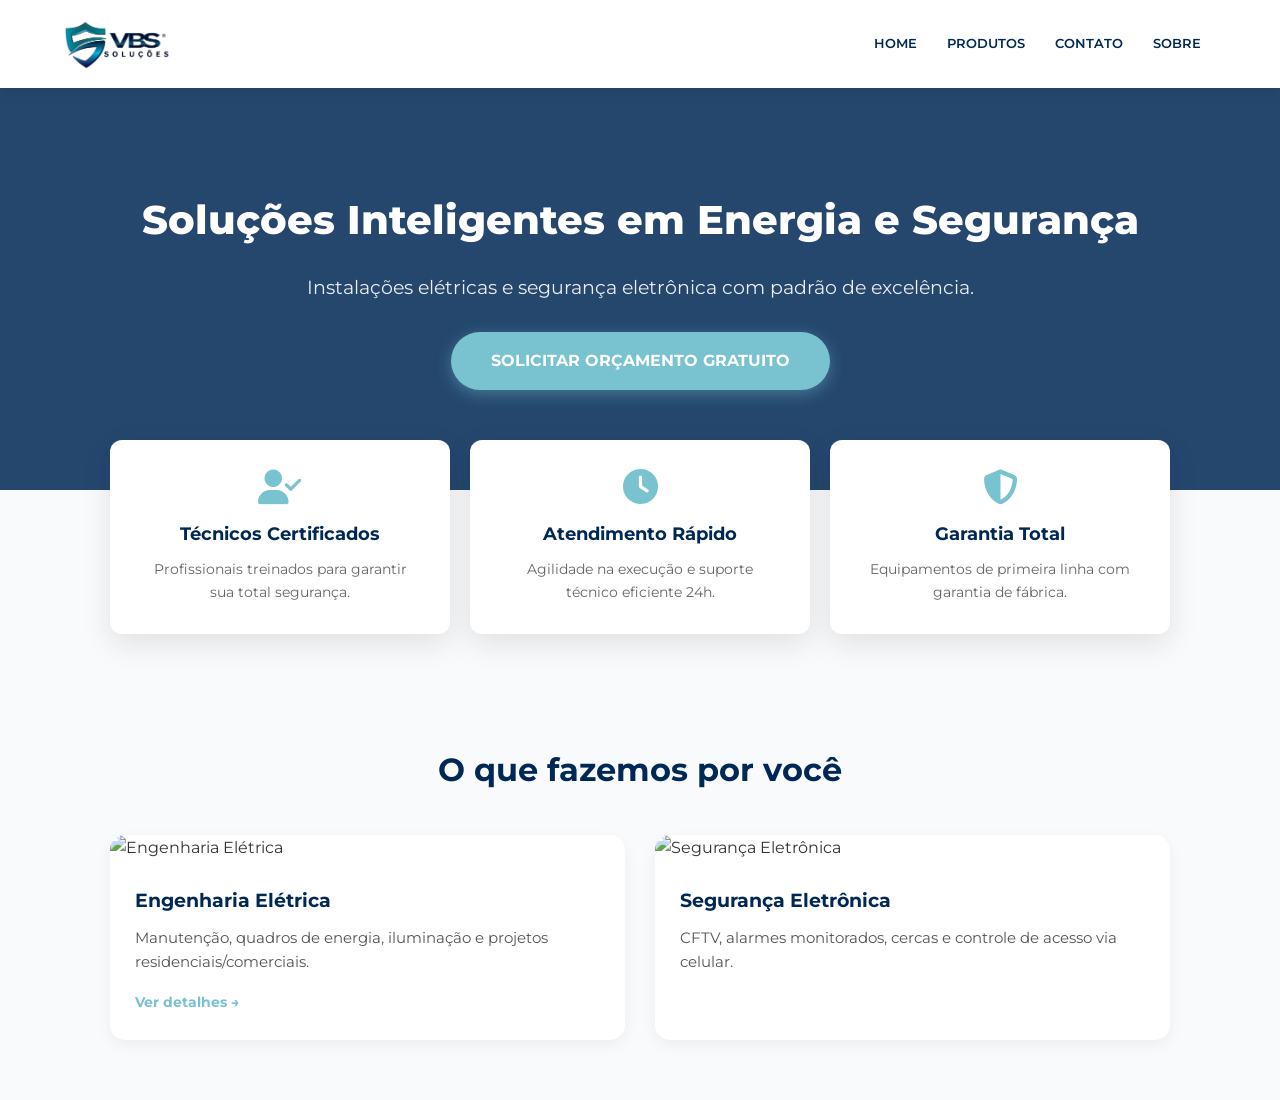
==== index.html @ 0a087caa "Revise text in hero and feature sections Updated text content for clarity and consistency in the her" ====
<!DOCTYPE html>
<html lang="pt-BR">
<head>
    <meta charset="UTF-8">
    <meta name="viewport" content="width=device-width, initial-scale=1.0">
    <title>VBS Soluções | Elétrica e Segurança Eletrônica</title>
    
    <link href="https://fonts.googleapis.com/css2?family=Montserrat:wght@400;600;800&display=swap" rel="stylesheet">
    <link rel="stylesheet" href="https://cdnjs.cloudflare.com/ajax/libs/font-awesome/6.4.0/css/all.min.css">

    <style>
        /* CSS EMBUTIDO PARA NÃO DAR ERRO DE CAMINHO */
        :root {
            --azul-escuro: #002855;
            --azul-medio: #004a80;
            --azul-claro: #79C2D0;
            --cinza-fundo: #f8fafc;
            --branco: #ffffff;
        }

        * { margin: 0; padding: 0; box-sizing: border-box; font-family: 'Montserrat', sans-serif; }
        body { background: var(--cinza-fundo); color: #333; line-height: 1.6; }

        /* Menu */
        header { 
            background: var(--branco); 
            display: flex; 
            justify-content: space-between; 
            align-items: center; 
            padding: 10px 5%; 
            box-shadow: 0 2px 15px rgba(0,0,0,0.1); 
            position: sticky; 
            top: 0; 
            z-index: 1000; 
        }
        .logo-menu img { height: 60px; width: auto; }
        nav { display: flex; }
        nav a { text-decoration: none; color: var(--azul-escuro); font-weight: 600; padding: 10px 15px; text-transform: uppercase; font-size: 13px; transition: 0.3s; }
        nav a:hover { color: var(--azul-claro); }

        /* Seção Hero (Banner) */
        .hero { 
            background: linear-gradient(rgba(0,40,85,0.85), rgba(0,40,85,0.85)), url('https://images.unsplash.com/photo-1558402529-d2638a7023e9?q=80&w=2000'); 
            background-size: cover; 
            background-position: center;
            color: var(--branco);
            padding: 100px 20px;
            text-align: center;
        }
        .hero h1 { font-size: 2.5rem; margin-bottom: 20px; font-weight: 800; }
        .hero p { font-size: 1.2rem; margin-bottom: 30px; opacity: 0.9; }

        /* Botão Principal */
        .btn-principal { 
            background: var(--azul-claro); 
            color: white; 
            padding: 16px 40px; 
            border-radius: 50px; 
            text-decoration: none; 
            font-weight: 700; 
            transition: 0.3s; 
            display: inline-block;
            box-shadow: 0 4px 15px rgba(121, 194, 208, 0.4);
        }
        .btn-principal:hover { background: var(--azul-medio); transform: translateY(-3px); }

        /* Diferenciais (Features) */
        .features { 
            display: flex; 
            justify-content: center; 
            gap: 20px; 
            margin: -50px auto 50px; 
            padding: 0 20px; 
            max-width: 1100px; 
            position: relative;
            z-index: 10;
        }
        .feature-item { 
            background: var(--branco); 
            padding: 30px; 
            border-radius: 12px; 
            box-shadow: 0 10px 30px rgba(0,0,0,0.1); 
            flex: 1; 
            text-align: center; 
        }
        .feature-item i { font-size: 35px; color: var(--azul-claro); margin-bottom: 15px; display: block; }
        .feature-item h3 { color: var(--azul-escuro); margin-bottom: 10px; font-size: 1.1rem; }
        .feature-item p { font-size: 0.9rem; color: #666; }

        /* Seção de Serviços */
        .servicos-section { padding: 60px 20px; max-width: 1100px; margin: 0 auto; text-align: center; }
        .servicos-section h2 { margin-bottom: 40px; color: var(--azul-escuro); font-size: 2rem; }
        
        .grid-servicos { 
            display: grid; 
            grid-template-columns: repeat(auto-fit, minmax(300px, 1fr)); 
            gap: 30px; 
        }
        .card-servico { 
            text-align: left; 
            background: white; 
            border-radius: 15px; 
            overflow: hidden; 
            box-shadow: 0 5px 15px rgba(0,0,0,0.05);
            transition: 0.3s;
        }
        .card-servico:hover { transform: translateY(-10px); }
        .card-servico img { width: 100%; height: 220px; object-fit: cover; }
        .card-content { padding: 25px; }
        .card-content h3 { color: var(--azul-escuro); margin-bottom: 10px; }
        .card-content p { font-size: 0.95rem; color: #555; margin-bottom: 15px; }
        .link-detalhes { color: var(--azul-claro); font-weight: bold; text-decoration: none; font-size: 0.9rem; }

        /* Footer */
        footer { background: var(--azul-escuro); color: white; padding: 50px 20px; text-align: center; margin-top: 50px; }
        .footer-info { margin-bottom: 20px; opacity: 0.8; font-size: 0.9rem; }

        /* Responsividade */
        @media (max-width: 768px) {
            .features { flex-direction: column; margin-top: 20px; }
            .hero h1 { font-size: 1.8rem; }
            header { flex-direction: column; padding: 20px; }
            nav { margin-top: 15px; flex-wrap: wrap; justify-content: center; }
        }
    </style>
</head>
<body>

    <header>
        <div class="logo-menu">
            <img src="img/logo.png" alt="VBS Soluções">
        </div>
        <nav>
            <a href="index.html">Home</a>
            <a href="produtos.html">Produtos</a>
            <a href="contato.html">Contato</a>
            <a href="sobre.html">Sobre</a>
        </nav>
    </header>

    <section class="hero">
        <h1>Soluções Inteligentes em Energia e Segurança</h1>
        <p>Instalações elétricas e segurança eletrônica com padrão de excelência.</p>
        <a href="contato.html" class="btn-principal">SOLICITAR ORÇAMENTO GRATUITO</a>
    </section>

    <div class="features">
        <div class="feature-item">
            <i class="fa-solid fa-user-check"></i>
            <h3>Técnicos Certificados</h3>
            <p>Profissionais treinados para garantir sua total segurança.</p>
        </div>
        <div class="feature-item">
            <i class="fa-solid fa-clock"></i>
            <h3>Atendimento Rápido</h3>
            <p>Agilidade na execução e suporte técnico eficiente 24h.</p>
        </div>
        <div class="feature-item">
            <i class="fa-solid fa-shield-halved"></i>
            <h3>Garantia Total</h3>
            <p>Equipamentos de primeira linha com garantia de fábrica.</p>
        </div>
    </div>

    <section class="servicos-section">
        <h2>O que fazemos por você</h2>
        <div class="grid-servicos">
            <div class="card-servico">
                <img src="https://images.unsplash.com/photo-1621905231291-007412f0cc13?q=80&w=800" alt="Engenharia Elétrica">
                <div class="card-content">
                    <h3>Engenharia Elétrica</h3>
                    <p>Manutenção, quadros de energia, iluminação e projetos residenciais/comerciais.</p>
                    <a href="produtos.html" class="link-detalhes">Ver detalhes →</a>
                </div>
            </div>

            <div class="card-servico">
                <img src="https://images.unsplash.com/photo-1557597774-9d2739f85a94?q=80&w=800" alt="Segurança Eletrônica">
                <div class="card-content">
                    <h3>Segurança Eletrônica</h3>
                    <p>CFTV, alarmes monitorados, cercas e controle de acesso via celular.</p>
                    <a
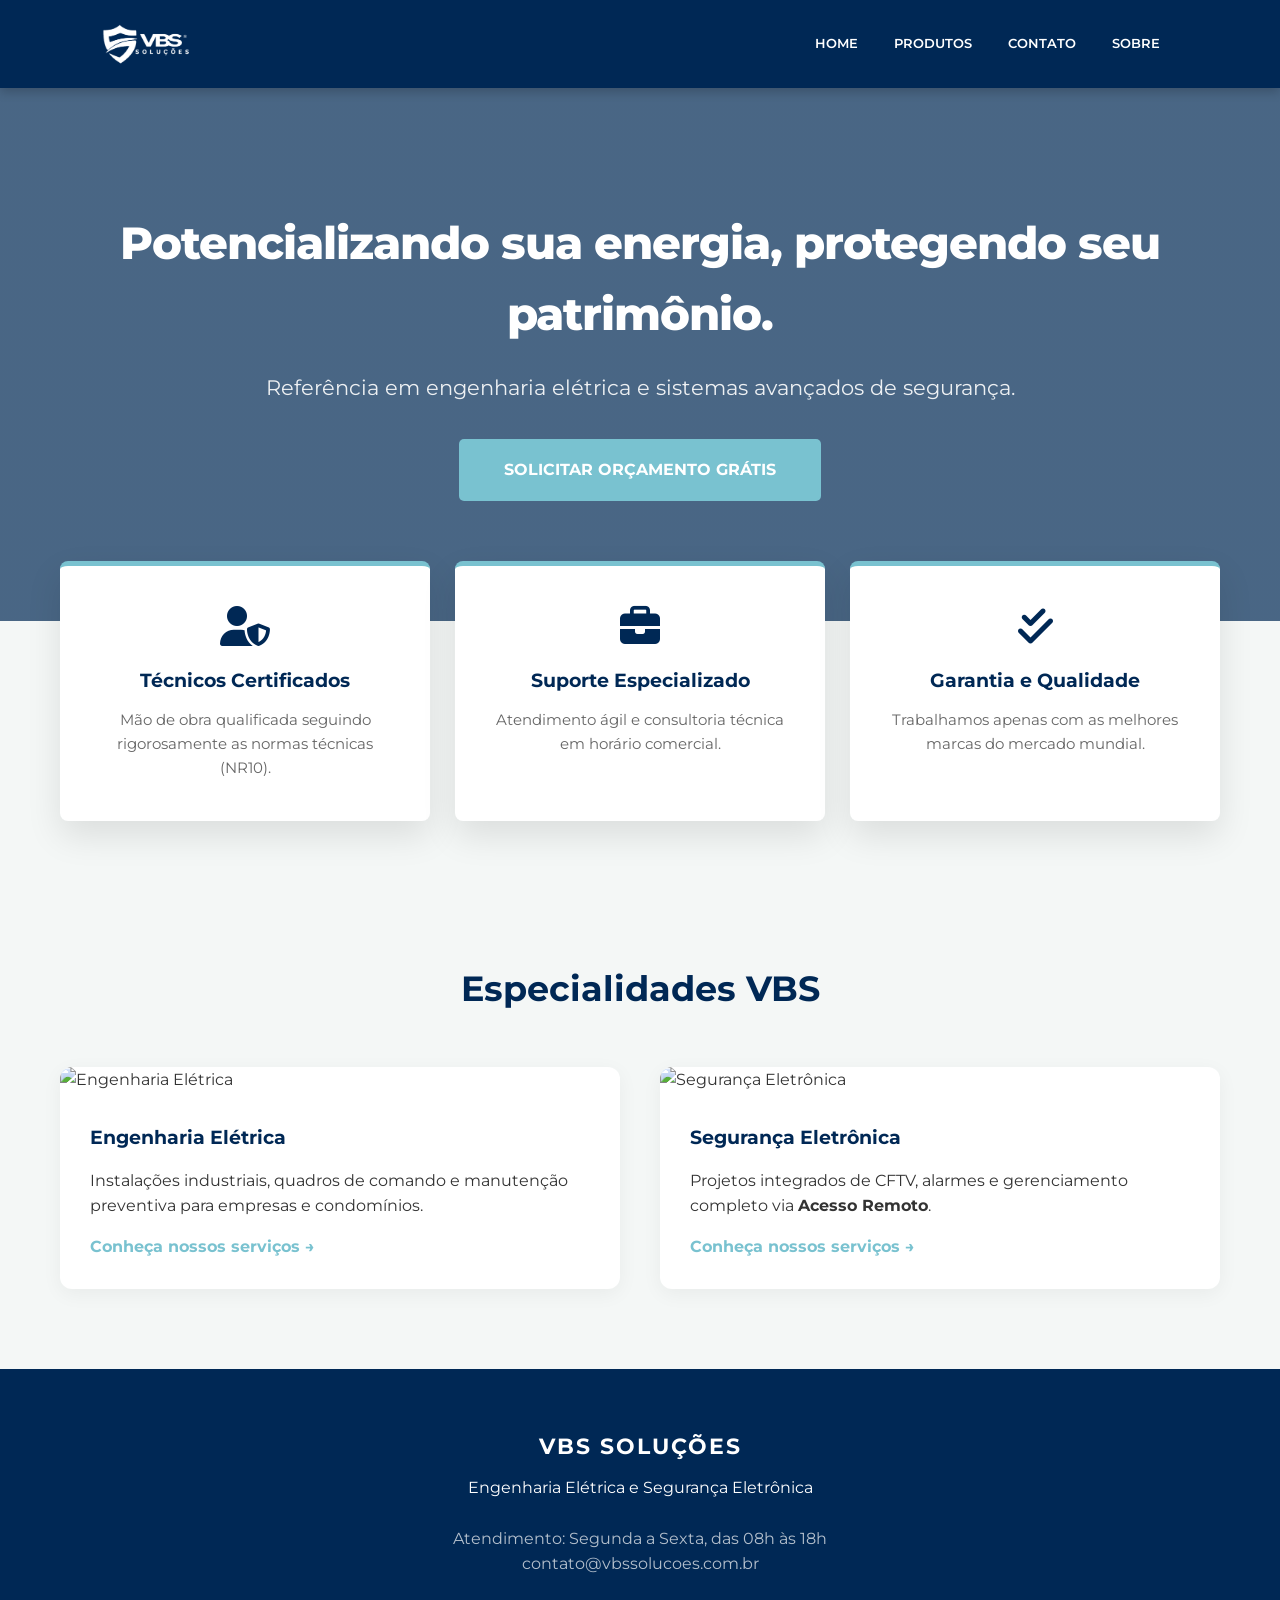
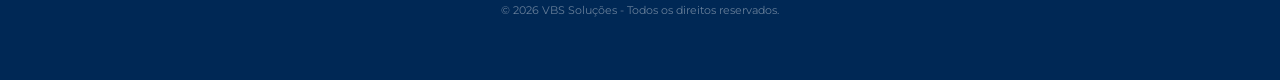
==== commit 3e8d7eae: "Update title and improve styling in index.html" ====
--- a/index.html
+++ b/index.html
@@ -3,124 +3,106 @@
 <head>
     <meta charset="UTF-8">
     <meta name="viewport" content="width=device-width, initial-scale=1.0">
-    <title>VBS Soluções | Elétrica e Segurança Eletrônica</title>
+    <title>VBS Soluções | Elétrica e Segurança</title>
     
     <link href="https://fonts.googleapis.com/css2?family=Montserrat:wght@400;600;800&display=swap" rel="stylesheet">
     <link rel="stylesheet" href="https://cdnjs.cloudflare.com/ajax/libs/font-awesome/6.4.0/css/all.min.css">
 
     <style>
-        /* CSS EMBUTIDO PARA NÃO DAR ERRO DE CAMINHO */
         :root {
-            --azul-escuro: #002855;
-            --azul-medio: #004a80;
+            --azul-brand: #002855;
             --azul-claro: #79C2D0;
-            --cinza-fundo: #f8fafc;
+            --cinza-fundo: #f4f7f6;
             --branco: #ffffff;
         }
 
         * { margin: 0; padding: 0; box-sizing: border-box; font-family: 'Montserrat', sans-serif; }
         body { background: var(--cinza-fundo); color: #333; line-height: 1.6; }
 
-        /* Menu */
+        /* --- MENU COM COR (AJUSTADO) --- */
         header { 
-            background: var(--branco); 
+            background: var(--azul-brand); /* Agora o menu tem a cor da marca */
             display: flex; 
             justify-content: space-between; 
             align-items: center; 
-            padding: 10px 5%; 
-            box-shadow: 0 2px 15px rgba(0,0,0,0.1); 
+            padding: 15px 8%; 
+            box-shadow: 0 4px 10px rgba(0,0,0,0.2); 
             position: sticky; 
             top: 0; 
             z-index: 1000; 
         }
-        .logo-menu img { height: 60px; width: auto; }
+        .logo-menu img { height: 50px; width: auto; filter: brightness(0) invert(1); } /* Logo branca para fundo escuro */
         nav { display: flex; }
-        nav a { text-decoration: none; color: var(--azul-escuro); font-weight: 600; padding: 10px 15px; text-transform: uppercase; font-size: 13px; transition: 0.3s; }
+        nav a { text-decoration: none; color: var(--branco); font-weight: 600; padding: 10px 18px; text-transform: uppercase; font-size: 13px; transition: 0.3s; }
         nav a:hover { color: var(--azul-claro); }
 
-        /* Seção Hero (Banner) */
+        /* --- HERO SECTION --- */
         .hero { 
-            background: linear-gradient(rgba(0,40,85,0.85), rgba(0,40,85,0.85)), url('https://images.unsplash.com/photo-1558402529-d2638a7023e9?q=80&w=2000'); 
+            background: linear-gradient(rgba(0,40,85,0.7), rgba(0,40,85,0.7)), url('https://images.unsplash.com/photo-1558402529-d2638a7023e9?q=80&w=2000'); 
             background-size: cover; 
             background-position: center;
             color: var(--branco);
-            padding: 100px 20px;
+            padding: 120px 20px;
             text-align: center;
         }
-        .hero h1 { font-size: 2.5rem; margin-bottom: 20px; font-weight: 800; }
-        .hero p { font-size: 1.2rem; margin-bottom: 30px; opacity: 0.9; }
+        /* NOVA FRASE DE IMPACTO */
+        .hero h1 { font-size: 2.8rem; margin-bottom: 20px; font-weight: 800; letter-spacing: -1px; }
+        .hero p { font-size: 1.3rem; margin-bottom: 35px; opacity: 0.9; font-weight: 400; }
 
-        /* Botão Principal */
         .btn-principal { 
             background: var(--azul-claro); 
             color: white; 
-            padding: 16px 40px; 
-            border-radius: 50px; 
+            padding: 18px 45px; 
+            border-radius: 5px; 
             text-decoration: none; 
             font-weight: 700; 
             transition: 0.3s; 
             display: inline-block;
-            box-shadow: 0 4px 15px rgba(121, 194, 208, 0.4);
+            text-transform: uppercase;
         }
-        .btn-principal:hover { background: var(--azul-medio); transform: translateY(-3px); }
+        .btn-principal:hover { background: #5eaebc; transform: translateY(-3px); }
 
-        /* Diferenciais (Features) */
+        /* --- DIFERENCIAIS --- */
         .features { 
             display: flex; 
             justify-content: center; 
-            gap: 20px; 
-            margin: -50px auto 50px; 
+            gap: 25px; 
+            margin: -60px auto 60px; 
             padding: 0 20px; 
-            max-width: 1100px; 
+            max-width: 1200px; 
             position: relative;
-            z-index: 10;
         }
         .feature-item { 
             background: var(--branco); 
-            padding: 30px; 
-            border-radius: 12px; 
-            box-shadow: 0 10px 30px rgba(0,0,0,0.1); 
+            padding: 40px 30px; 
+            border-radius: 8px; 
+            box-shadow: 0 15px 35px rgba(0,0,0,0.1); 
             flex: 1; 
             text-align: center; 
+            border-top: 5px solid var(--azul-claro);
         }
-        .feature-item i { font-size: 35px; color: var(--azul-claro); margin-bottom: 15px; display: block; }
-        .feature-item h3 { color: var(--azul-escuro); margin-bottom: 10px; font-size: 1.1rem; }
-        .feature-item p { font-size: 0.9rem; color: #666; }
+        .feature-item i { font-size: 40px; color: var(--azul-brand); margin-bottom: 20px; display: block; }
+        .feature-item h3 { color: var(--azul-brand); margin-bottom: 12px; }
+        .feature-item p { font-size: 0.95rem; color: #666; }
 
-        /* Seção de Serviços */
-        .servicos-section { padding: 60px 20px; max-width: 1100px; margin: 0 auto; text-align: center; }
-        .servicos-section h2 { margin-bottom: 40px; color: var(--azul-escuro); font-size: 2rem; }
+        /* --- SERVIÇOS --- */
+        .servicos-section { padding: 80px 20px; max-width: 1200px; margin: 0 auto; text-align: center; }
+        .servicos-section h2 { margin-bottom: 50px; color: var(--azul-brand); font-size: 2.2rem; }
         
-        .grid-servicos { 
-            display: grid; 
-            grid-template-columns: repeat(auto-fit, minmax(300px, 1fr)); 
-            gap: 30px; 
-        }
-        .card-servico { 
-            text-align: left; 
-            background: white; 
-            border-radius: 15px; 
-            overflow: hidden; 
-            box-shadow: 0 5px 15px rgba(0,0,0,0.05);
-            transition: 0.3s;
-        }
-        .card-servico:hover { transform: translateY(-10px); }
-        .card-servico img { width: 100%; height: 220px; object-fit: cover; }
-        .card-content { padding: 25px; }
-        .card-content h3 { color: var(--azul-escuro); margin-bottom: 10px; }
-        .card-content p { font-size: 0.95rem; color: #555; margin-bottom: 15px; }
-        .link-detalhes { color: var(--azul-claro); font-weight: bold; text-decoration: none; font-size: 0.9rem; }
+        .grid-servicos { display: grid; grid-template-columns: repeat(auto-fit, minmax(350px, 1fr)); gap: 40px; }
+        .card-servico { text-align: left; background: white; border-radius: 12px; overflow: hidden; box-shadow: 0 5px 20px rgba(0,0,0,0.05); }
+        .card-servico img { width: 100%; height: 250px; object-fit: cover; }
+        .card-content { padding: 30px; }
+        .card-content h3 { color: var(--azul-brand); margin-bottom: 15px; }
+        .link-detalhes { color: var(--azul-claro); font-weight: bold; text-decoration: none; display: inline-block; margin-top: 15px; }
 
-        /* Footer */
-        footer { background: var(--azul-escuro); color: white; padding: 50px 20px; text-align: center; margin-top: 50px; }
-        .footer-info { margin-bottom: 20px; opacity: 0.8; font-size: 0.9rem; }
+        footer { background: var(--azul-brand); color: white; padding: 60px 20px; text-align: center; }
 
-        /* Responsividade */
         @media (max-width: 768px) {
             .features { flex-direction: column; margin-top: 20px; }
-            .hero h1 { font-size: 1.8rem; }
+            .hero h1 { font-size: 2rem; }
             header { flex-direction: column; padding: 20px; }
-            nav { margin-top: 15px; flex-wrap: wrap; justify-content: center; }
+            nav { margin-top: 15px; }
         }
     </style>
 </head>
@@ -139,38 +121,38 @@
     </header>
 
     <section class="hero">
-        <h1>Soluções Inteligentes em Energia e Segurança</h1>
-        <p>Instalações elétricas e segurança eletrônica com padrão de excelência.</p>
-        <a href="contato.html" class="btn-principal">SOLICITAR ORÇAMENTO GRATUITO</a>
+        <h1>Potencializando sua energia, protegendo seu patrimônio.</h1>
+        <p>Referência em engenharia elétrica e sistemas avançados de segurança.</p>
+        <a href="contato.html" class="btn-principal">Solicitar Orçamento Grátis</a>
     </section>
 
     <div class="features">
         <div class="feature-item">
-            <i class="fa-solid fa-user-check"></i>
+            <i class="fa-solid fa-user-shield"></i>
             <h3>Técnicos Certificados</h3>
-            <p>Profissionais treinados para garantir sua total segurança.</p>
+            <p>Mão de obra qualificada seguindo rigorosamente as normas técnicas (NR10).</p>
         </div>
         <div class="feature-item">
-            <i class="fa-solid fa-clock"></i>
-            <h3>Atendimento Rápido</h3>
-            <p>Agilidade na execução e suporte técnico eficiente 24h.</p>
+            <i class="fa-solid fa-briefcase"></i>
+            <h3>Suporte Especializado</h3>
+            <p>Atendimento ágil e consultoria técnica em horário comercial.</p>
         </div>
         <div class="feature-item">
-            <i class="fa-solid fa-shield-halved"></i>
-            <h3>Garantia Total</h3>
-            <p>Equipamentos de primeira linha com garantia de fábrica.</p>
+            <i class="fa-solid fa-check-double"></i>
+            <h3>Garantia e Qualidade</h3>
+            <p>Trabalhamos apenas com as melhores marcas do mercado mundial.</p>
         </div>
     </div>
 
     <section class="servicos-section">
-        <h2>O que fazemos por você</h2>
+        <h2>Especialidades VBS</h2>
         <div class="grid-servicos">
             <div class="card-servico">
                 <img src="https://images.unsplash.com/photo-1621905231291-007412f0cc13?q=80&w=800" alt="Engenharia Elétrica">
                 <div class="card-content">
                     <h3>Engenharia Elétrica</h3>
-                    <p>Manutenção, quadros de energia, iluminação e projetos residenciais/comerciais.</p>
-                    <a href="produtos.html" class="link-detalhes">Ver detalhes →</a>
+                    <p>Instalações industriais, quadros de comando e manutenção preventiva para empresas e condomínios.</p>
+                    <a href="produtos.html" class="link-detalhes">Conheça nossos serviços →</a>
                 </div>
             </div>
 
@@ -178,5 +160,22 @@
                 <img src="https://images.unsplash.com/photo-1557597774-9d2739f85a94?q=80&w=800" alt="Segurança Eletrônica">
                 <div class="card-content">
                     <h3>Segurança Eletrônica</h3>
-                    <p>CFTV, alarmes monitorados, cercas e controle de acesso via celular.</p>
-                    <a
+                    <p>Projetos integrados de CFTV, alarmes e gerenciamento completo via <strong>Acesso Remoto</strong>.</p>
+                    <a href="produtos.html" class="link-detalhes">Conheça nossos serviços →</a>
+                </div>
+            </div>
+        </div>
+    </section>
+
+    <footer>
+        <p style="font-size: 1.4rem; margin-bottom: 10px; letter-spacing: 2px;"><strong>VBS SOLUÇÕES</strong></p>
+        <p>Engenharia Elétrica e Segurança Eletrônica</p>
+        <div style="margin: 25px 0; opacity: 0.7;">
+            <p>Atendimento: Segunda a Sexta, das 08h às 18h</p>
+            <p>contato@vbssolucoes.com.br</p>
+        </div>
+        <p style="opacity: 0.4; font-size: 0.7rem;">&copy; 2026 VBS Soluções - Todos os direitos reservados.</p>
+    </footer>
+
+</body>
+</html>
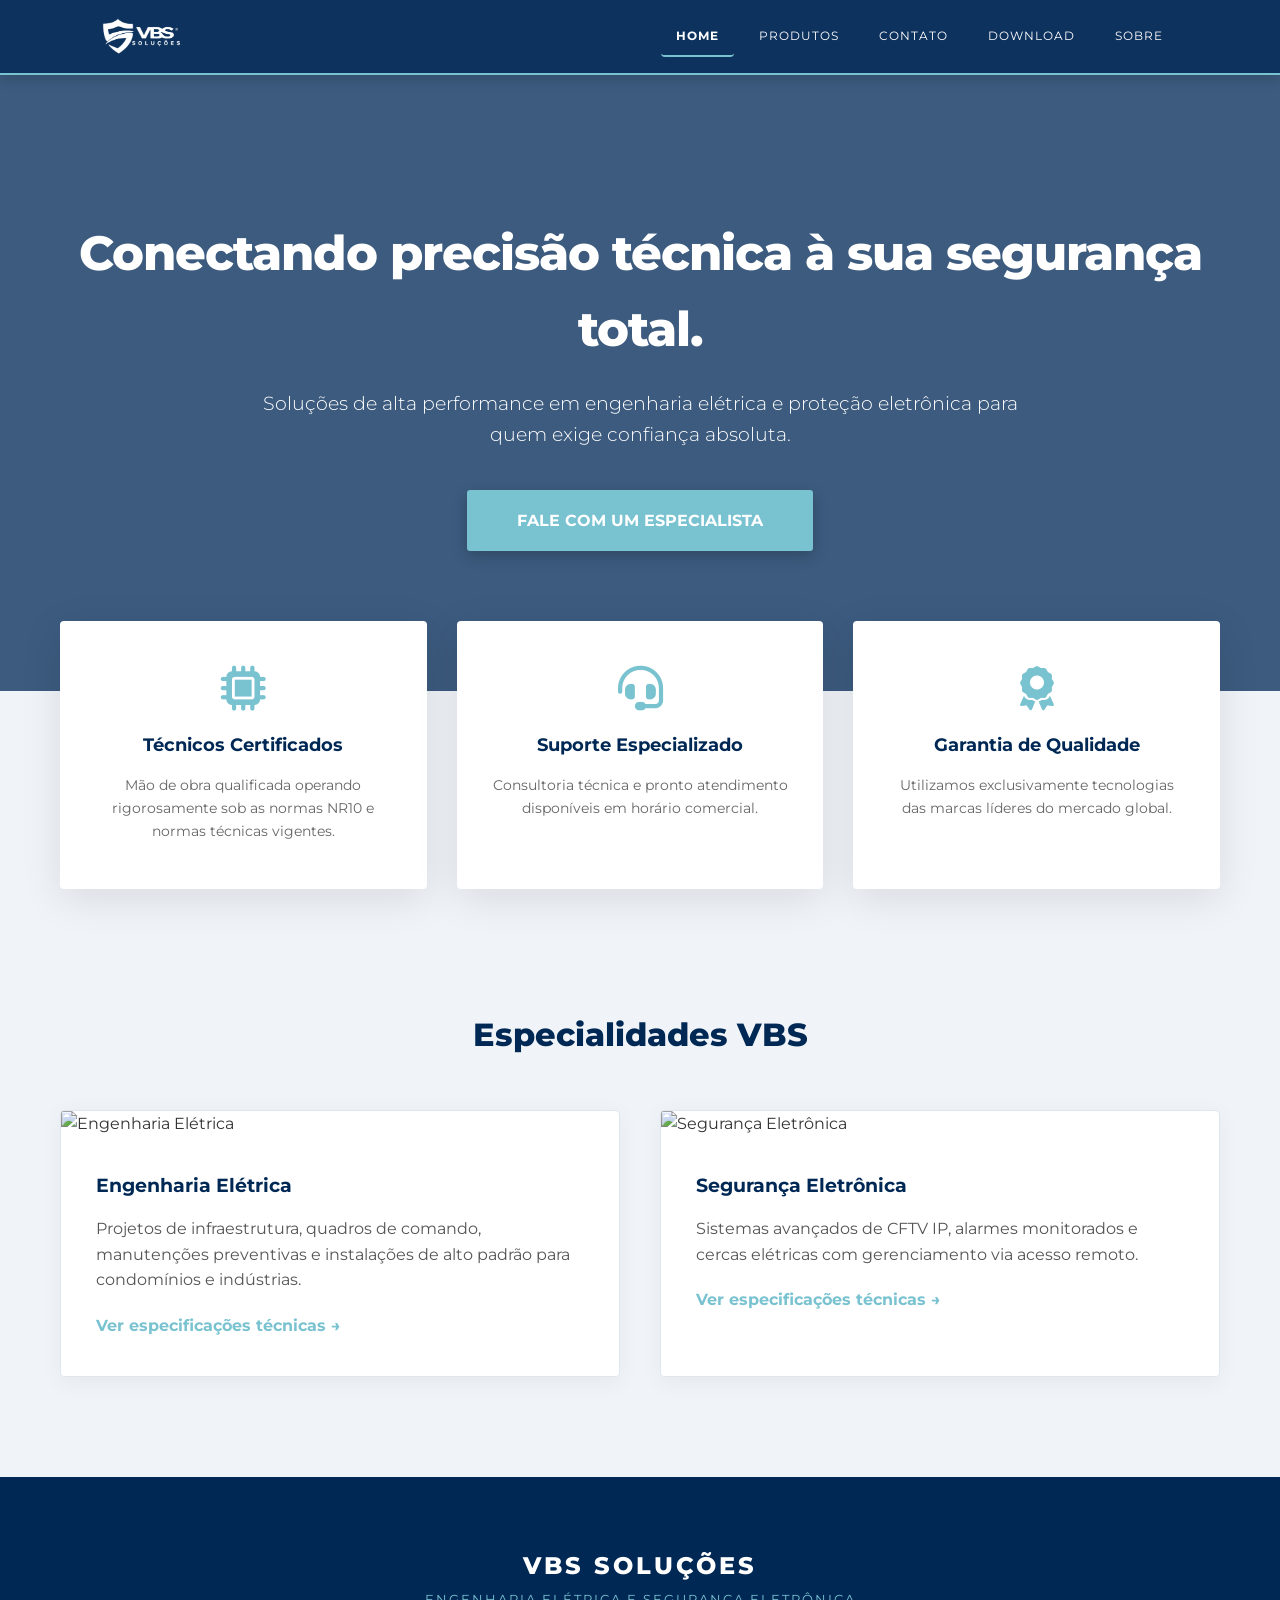
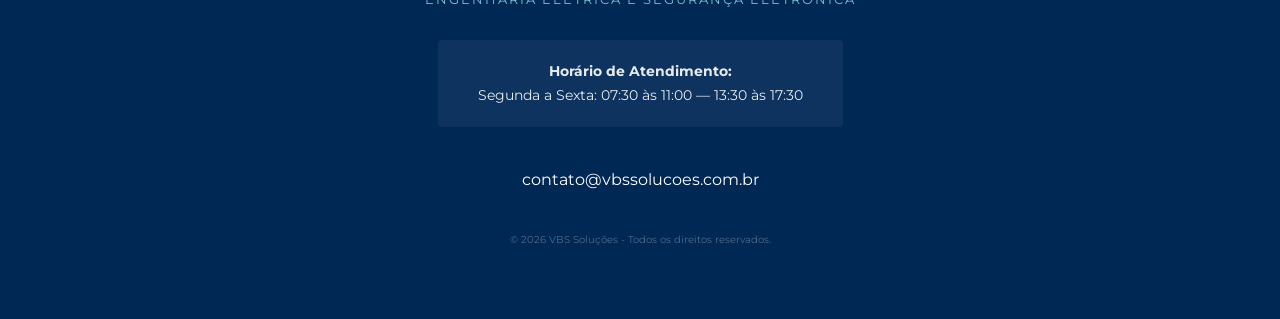
==== commit faa7359f: "Update title and styles in index.html" ====
--- a/index.html
+++ b/index.html
@@ -3,106 +3,134 @@
 <head>
     <meta charset="UTF-8">
     <meta name="viewport" content="width=device-width, initial-scale=1.0">
-    <title>VBS Soluções | Elétrica e Segurança</title>
+    <title>VBS Soluções | Engenharia e Segurança</title>
     
-    <link href="https://fonts.googleapis.com/css2?family=Montserrat:wght@400;600;800&display=swap" rel="stylesheet">
+    <link href="https://fonts.googleapis.com/css2?family=Montserrat:wght@300;400;600;800&display=swap" rel="stylesheet">
     <link rel="stylesheet" href="https://cdnjs.cloudflare.com/ajax/libs/font-awesome/6.4.0/css/all.min.css">
 
     <style>
         :root {
             --azul-brand: #002855;
             --azul-claro: #79C2D0;
-            --cinza-fundo: #f4f7f6;
             --branco: #ffffff;
+            --cinza-fundo: #f0f4f8;
         }
 
         * { margin: 0; padding: 0; box-sizing: border-box; font-family: 'Montserrat', sans-serif; }
-        body { background: var(--cinza-fundo); color: #333; line-height: 1.6; }
-
-        /* --- MENU COM COR (AJUSTADO) --- */
+        
+        /* BACKGROUND DA PÁGINA COM PADRÃO SUTIL */
+        body { 
+            background-color: var(--cinza-fundo);
+            background-image: radial-gradient(#cfd8dc 0.5px, transparent 0.5px);
+            background-size: 20px 20px; /* Pontilhado elegante para preencher espaços */
+            color: #333; 
+            line-height: 1.6; 
+        }
+
+        /* --- MENU REESTRUTURADO --- */
         header { 
-            background: var(--azul-brand); /* Agora o menu tem a cor da marca */
+            background: rgba(0, 40, 85, 0.95); /* Azul profundo com leve transparência */
+            backdrop-filter: blur(5px);
             display: flex; 
             justify-content: space-between; 
             align-items: center; 
-            padding: 15px 8%; 
-            box-shadow: 0 4px 10px rgba(0,0,0,0.2); 
+            padding: 10px 8%; 
+            box-shadow: 0 4px 12px rgba(0,0,0,0.15); 
             position: sticky; 
             top: 0; 
             z-index: 1000; 
-        }
-        .logo-menu img { height: 50px; width: auto; filter: brightness(0) invert(1); } /* Logo branca para fundo escuro */
-        nav { display: flex; }
-        nav a { text-decoration: none; color: var(--branco); font-weight: 600; padding: 10px 18px; text-transform: uppercase; font-size: 13px; transition: 0.3s; }
-        nav a:hover { color: var(--azul-claro); }
+            border-bottom: 2px solid var(--azul-claro);
+        }
+        .logo-menu img { height: 45px; width: auto; filter: brightness(0) invert(1); }
+        
+        nav { display: flex; gap: 10px; }
+        nav a { 
+            text-decoration: none; 
+            color: var(--branco); 
+            font-weight: 400; 
+            padding: 10px 15px; 
+            text-transform: uppercase; 
+            font-size: 12px; 
+            transition: 0.3s;
+            letter-spacing: 1px;
+            border-radius: 4px;
+        }
+        nav a:hover { background: rgba(255,255,255,0.1); color: var(--azul-claro); }
+        nav a.active { border-bottom: 2px solid var(--azul-claro); font-weight: 700; }
 
         /* --- HERO SECTION --- */
         .hero { 
-            background: linear-gradient(rgba(0,40,85,0.7), rgba(0,40,85,0.7)), url('https://images.unsplash.com/photo-1558402529-d2638a7023e9?q=80&w=2000'); 
+            background: linear-gradient(rgba(0,40,85,0.75), rgba(0,40,85,0.75)), url('https://images.unsplash.com/photo-1558402529-d2638a7023e9?q=80&w=2000'); 
             background-size: cover; 
             background-position: center;
             color: var(--branco);
-            padding: 120px 20px;
+            padding: 140px 20px;
             text-align: center;
         }
-        /* NOVA FRASE DE IMPACTO */
-        .hero h1 { font-size: 2.8rem; margin-bottom: 20px; font-weight: 800; letter-spacing: -1px; }
-        .hero p { font-size: 1.3rem; margin-bottom: 35px; opacity: 0.9; font-weight: 400; }
+        .hero h1 { font-size: 3rem; margin-bottom: 20px; font-weight: 800; letter-spacing: -1px; }
+        .hero p { font-size: 1.2rem; margin-bottom: 40px; font-weight: 300; max-width: 800px; margin-left: auto; margin-right: auto; }
 
         .btn-principal { 
             background: var(--azul-claro); 
             color: white; 
-            padding: 18px 45px; 
-            border-radius: 5px; 
+            padding: 18px 50px; 
+            border-radius: 3px; 
             text-decoration: none; 
             font-weight: 700; 
-            transition: 0.3s; 
+            transition: 0.4s; 
             display: inline-block;
             text-transform: uppercase;
-        }
-        .btn-principal:hover { background: #5eaebc; transform: translateY(-3px); }
-
-        /* --- DIFERENCIAIS --- */
+            box-shadow: 0 5px 15px rgba(0,0,0,0.2);
+        }
+        .btn-principal:hover { background: var(--branco); color: var(--azul-brand); transform: scale(1.05); }
+
+        /* --- CARDS DE DIFERENCIAIS --- */
         .features { 
             display: flex; 
             justify-content: center; 
-            gap: 25px; 
-            margin: -60px auto 60px; 
+            gap: 30px; 
+            margin: -70px auto 60px; 
             padding: 0 20px; 
             max-width: 1200px; 
-            position: relative;
         }
         .feature-item { 
             background: var(--branco); 
-            padding: 40px 30px; 
-            border-radius: 8px; 
-            box-shadow: 0 15px 35px rgba(0,0,0,0.1); 
+            padding: 45px 35px; 
+            border-radius: 4px; 
+            box-shadow: 0 10px 40px rgba(0,0,0,0.1); 
             flex: 1; 
             text-align: center; 
-            border-top: 5px solid var(--azul-claro);
-        }
-        .feature-item i { font-size: 40px; color: var(--azul-brand); margin-bottom: 20px; display: block; }
-        .feature-item h3 { color: var(--azul-brand); margin-bottom: 12px; }
-        .feature-item p { font-size: 0.95rem; color: #666; }
-
-        /* --- SERVIÇOS --- */
-        .servicos-section { padding: 80px 20px; max-width: 1200px; margin: 0 auto; text-align: center; }
-        .servicos-section h2 { margin-bottom: 50px; color: var(--azul-brand); font-size: 2.2rem; }
-        
-        .grid-servicos { display: grid; grid-template-columns: repeat(auto-fit, minmax(350px, 1fr)); gap: 40px; }
-        .card-servico { text-align: left; background: white; border-radius: 12px; overflow: hidden; box-shadow: 0 5px 20px rgba(0,0,0,0.05); }
-        .card-servico img { width: 100%; height: 250px; object-fit: cover; }
-        .card-content { padding: 30px; }
-        .card-content h3 { color: var(--azul-brand); margin-bottom: 15px; }
-        .link-detalhes { color: var(--azul-claro); font-weight: bold; text-decoration: none; display: inline-block; margin-top: 15px; }
-
-        footer { background: var(--azul-brand); color: white; padding: 60px 20px; text-align: center; }
-
-        @media (max-width: 768px) {
+            transition: 0.3s;
+        }
+        .feature-item:hover { transform: translateY(-5px); }
+        .feature-item i { font-size: 45px; color: var(--azul-claro); margin-bottom: 20px; }
+        .feature-item h3 { color: var(--azul-brand); margin-bottom: 15px; font-size: 1.1rem; }
+        .feature-item p { font-size: 0.9rem; color: #666; font-weight: 400; }
+
+        /* --- SEÇÃO DE SERVIÇOS --- */
+        .servicos-section { padding: 60px 20px 100px; max-width: 1200px; margin: 0 auto; text-align: center; }
+        .servicos-section h2 { margin-bottom: 50px; color: var(--azul-brand); font-size: 2rem; font-weight: 800; }
+        
+        .grid-servicos { display: grid; grid-template-columns: repeat(auto-fit, minmax(400px, 1fr)); gap: 40px; }
+        .card-servico { text-align: left; background: white; border-radius: 4px; overflow: hidden; box-shadow: 0 5px 25px rgba(0,0,0,0.05); border: 1px solid #e0e6ed; }
+        .card-servico img { width: 100%; height: 280px; object-fit: cover; filter: grayscale(20%); transition: 0.5s; }
+        .card-servico:hover img { filter: grayscale(0%); }
+        .card-content { padding: 35px; }
+        .card-content h3 { color: var(--azul-brand); margin-bottom: 15px; font-weight: 700; }
+        .card-content p { color: #555; font-weight: 400; }
+        .link-detalhes { color: var(--azul-claro); font-weight: 700; text-decoration: none; display: inline-block; margin-top: 20px; border-bottom: 2px solid transparent; transition: 0.3s; }
+        .link-detalhes:hover { border-bottom: 2px solid var(--azul-claro); }
+
+        /* --- FOOTER ATUALIZADO --- */
+        footer { background: var(--azul-brand); color: white; padding: 70px 20px; text-align: center; }
+        .horarios { margin: 30px 0; background: rgba(255,255,255,0.05); display: inline-block; padding: 20px 40px; border-radius: 4px; }
+        .horarios p { font-size: 0.9rem; opacity: 0.9; }
+
+        @media (max-width: 850px) {
             .features { flex-direction: column; margin-top: 20px; }
-            .hero h1 { font-size: 2rem; }
-            header { flex-direction: column; padding: 20px; }
-            nav { margin-top: 15px; }
+            .grid-servicos { grid-template-columns: 1fr; }
+            .hero h1 { font-size: 2.2rem; }
+            nav a { font-size: 10px; padding: 10px 8px; }
         }
     </style>
 </head>
@@ -113,34 +141,35 @@
             <img src="img/logo.png" alt="VBS Soluções">
         </div>
         <nav>
-            <a href="index.html">Home</a>
+            <a href="index.html" class="active">Home</a>
             <a href="produtos.html">Produtos</a>
             <a href="contato.html">Contato</a>
+            <a href="download.html">Download</a>
             <a href="sobre.html">Sobre</a>
         </nav>
     </header>
 
     <section class="hero">
-        <h1>Potencializando sua energia, protegendo seu patrimônio.</h1>
-        <p>Referência em engenharia elétrica e sistemas avançados de segurança.</p>
-        <a href="contato.html" class="btn-principal">Solicitar Orçamento Grátis</a>
+        <h1>Conectando precisão técnica à sua segurança total.</h1>
+        <p>Soluções de alta performance em engenharia elétrica e proteção eletrônica para quem exige confiança absoluta.</p>
+        <a href="contato.html" class="btn-principal">Fale com um Especialista</a>
     </section>
 
     <div class="features">
         <div class="feature-item">
-            <i class="fa-solid fa-user-shield"></i>
+            <i class="fa-solid fa-microchip"></i>
             <h3>Técnicos Certificados</h3>
-            <p>Mão de obra qualificada seguindo rigorosamente as normas técnicas (NR10).</p>
+            <p>Mão de obra qualificada operando rigorosamente sob as normas NR10 e normas técnicas vigentes.</p>
         </div>
         <div class="feature-item">
-            <i class="fa-solid fa-briefcase"></i>
+            <i class="fa-solid fa-headset"></i>
             <h3>Suporte Especializado</h3>
-            <p>Atendimento ágil e consultoria técnica em horário comercial.</p>
+            <p>Consultoria técnica e pronto atendimento disponíveis em horário comercial.</p>
         </div>
         <div class="feature-item">
-            <i class="fa-solid fa-check-double"></i>
-            <h3>Garantia e Qualidade</h3>
-            <p>Trabalhamos apenas com as melhores marcas do mercado mundial.</p>
+            <i class="fa-solid fa-award"></i>
+            <h3>Garantia de Qualidade</h3>
+            <p>Utilizamos exclusivamente tecnologias das marcas líderes do mercado global.</p>
         </div>
     </div>
 
@@ -151,8 +180,8 @@
                 <img src="https://images.unsplash.com/photo-1621905231291-007412f0cc13?q=80&w=800" alt="Engenharia Elétrica">
                 <div class="card-content">
                     <h3>Engenharia Elétrica</h3>
-                    <p>Instalações industriais, quadros de comando e manutenção preventiva para empresas e condomínios.</p>
-                    <a href="produtos.html" class="link-detalhes">Conheça nossos serviços →</a>
+                    <p>Projetos de infraestrutura, quadros de comando, manutenções preventivas e instalações de alto padrão para condomínios e indústrias.</p>
+                    <a href="produtos.html" class="link-detalhes">Ver especificações técnicas →</a>
                 </div>
             </div>
 
@@ -160,21 +189,24 @@
                 <img src="https://images.unsplash.com/photo-1557597774-9d2739f85a94?q=80&w=800" alt="Segurança Eletrônica">
                 <div class="card-content">
                     <h3>Segurança Eletrônica</h3>
-                    <p>Projetos integrados de CFTV, alarmes e gerenciamento completo via <strong>Acesso Remoto</strong>.</p>
-                    <a href="produtos.html" class="link-detalhes">Conheça nossos serviços →</a>
+                    <p>Sistemas avançados de CFTV IP, alarmes monitorados e cercas elétricas com gerenciamento via acesso remoto.</p>
+                    <a href="produtos.html" class="link-detalhes">Ver especificações técnicas →</a>
                 </div>
             </div>
         </div>
     </section>
 
     <footer>
-        <p style="font-size: 1.4rem; margin-bottom: 10px; letter-spacing: 2px;"><strong>VBS SOLUÇÕES</strong></p>
-        <p>Engenharia Elétrica e Segurança Eletrônica</p>
-        <div style="margin: 25px 0; opacity: 0.7;">
-            <p>Atendimento: Segunda a Sexta, das 08h às 18h</p>
-            <p>contato@vbssolucoes.com.br</p>
-        </div>
-        <p style="opacity: 0.4; font-size: 0.7rem;">&copy; 2026 VBS Soluções - Todos os direitos reservados.</p>
+        <p style="font-size: 1.5rem; margin-bottom: 5px; font-weight: 800; letter-spacing: 3px;">VBS SOLUÇÕES</p>
+        <p style="text-transform: uppercase; font-size: 0.8rem; letter-spacing: 2px; color: var(--azul-claro);">Engenharia Elétrica e Segurança Eletrônica</p>
+        
+        <div class="horarios">
+            <p><strong>Horário de Atendimento:</strong></p>
+            <p>Segunda a Sexta: 07:30 às 11:00 — 13:30 às 17:30</p>
+        </div>
+        
+        <p style="margin-top: 10px;">contato@vbssolucoes.com.br</p>
+        <p style="opacity: 0.3; font-size: 0.65rem; margin-top: 40px;">&copy; 2026 VBS Soluções - Todos os direitos reservados.</p>
     </footer>
 
 </body>
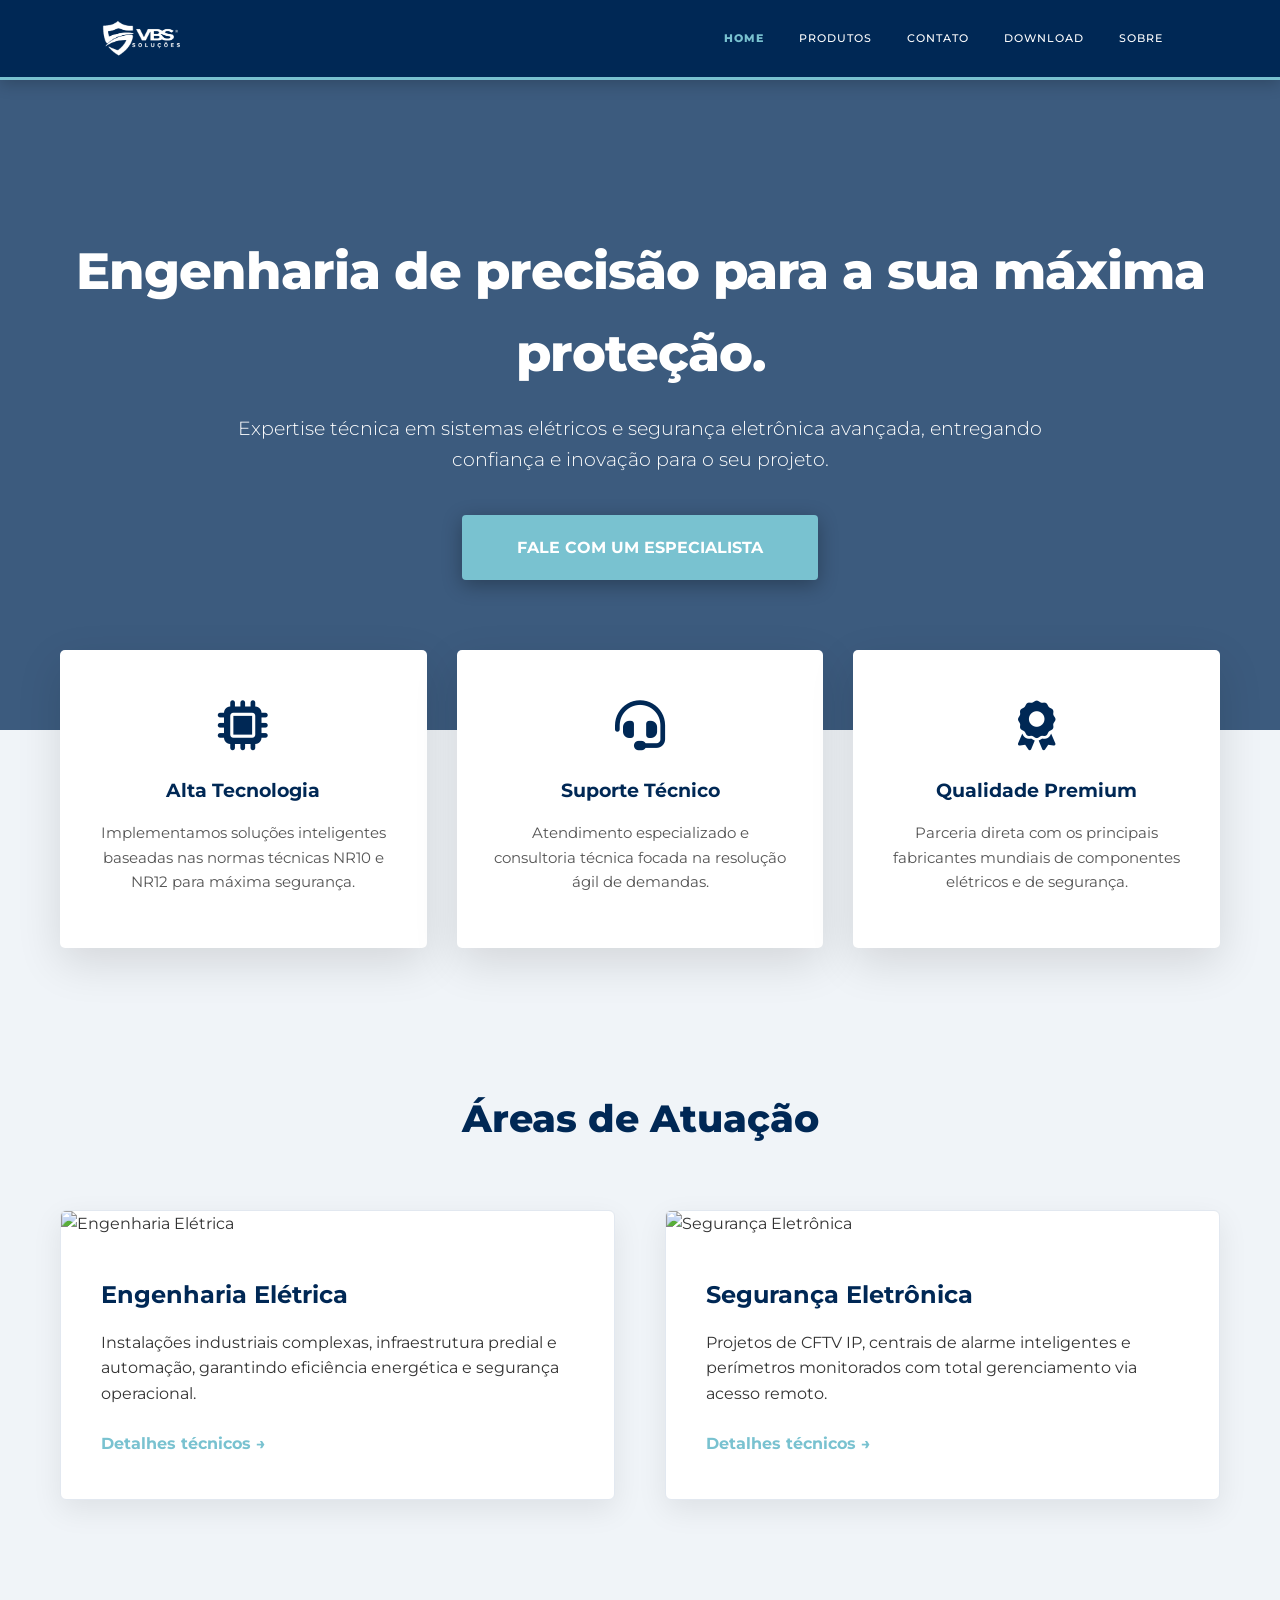
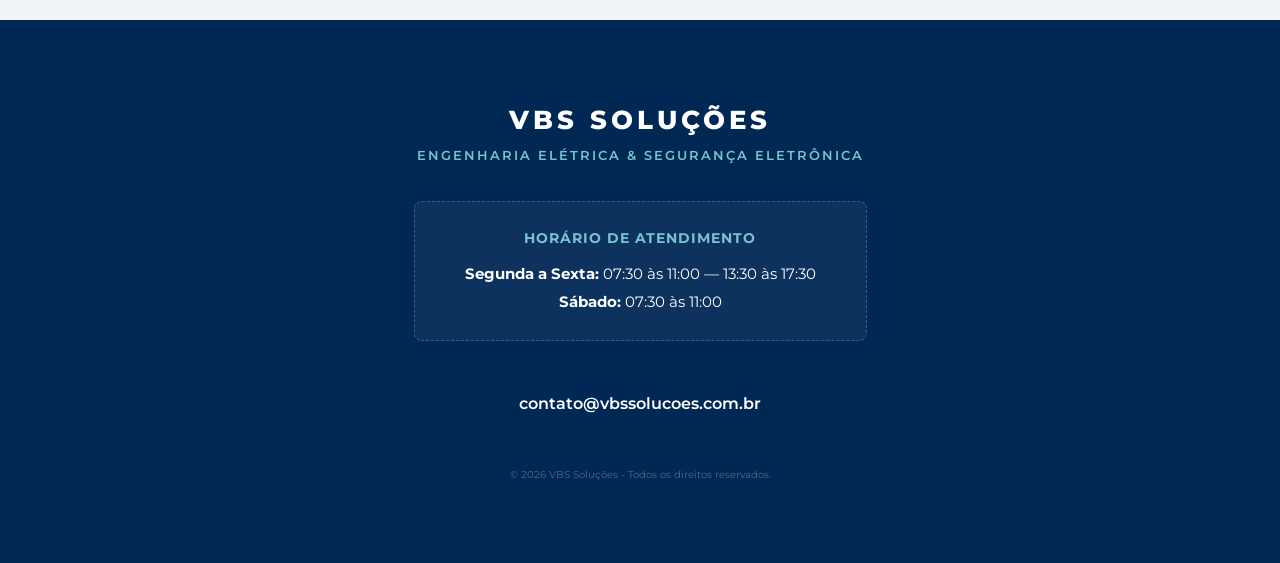
==== commit a36a351c: "Revise styles and content in index.html" ====
--- a/index.html
+++ b/index.html
@@ -18,45 +18,43 @@
 
         * { margin: 0; padding: 0; box-sizing: border-box; font-family: 'Montserrat', sans-serif; }
         
-        /* BACKGROUND DA PÁGINA COM PADRÃO SUTIL */
         body { 
             background-color: var(--cinza-fundo);
             background-image: radial-gradient(#cfd8dc 0.5px, transparent 0.5px);
-            background-size: 20px 20px; /* Pontilhado elegante para preencher espaços */
+            background-size: 20px 20px;
             color: #333; 
             line-height: 1.6; 
         }
 
-        /* --- MENU REESTRUTURADO --- */
+        /* --- MENU MODERNO (AJUSTADO) --- */
         header { 
-            background: rgba(0, 40, 85, 0.95); /* Azul profundo com leve transparência */
-            backdrop-filter: blur(5px);
+            background: var(--azul-brand);
             display: flex; 
             justify-content: space-between; 
             align-items: center; 
-            padding: 10px 8%; 
-            box-shadow: 0 4px 12px rgba(0,0,0,0.15); 
+            padding: 12px 8%; 
+            box-shadow: 0 4px 15px rgba(0,0,0,0.2); 
             position: sticky; 
             top: 0; 
             z-index: 1000; 
-            border-bottom: 2px solid var(--azul-claro);
+            border-bottom: 3px solid var(--azul-claro);
         }
         .logo-menu img { height: 45px; width: auto; filter: brightness(0) invert(1); }
         
-        nav { display: flex; gap: 10px; }
+        nav { display: flex; gap: 5px; }
         nav a { 
             text-decoration: none; 
             color: var(--branco); 
-            font-weight: 400; 
+            font-weight: 500; 
             padding: 10px 15px; 
             text-transform: uppercase; 
-            font-size: 12px; 
+            font-size: 11px; 
             transition: 0.3s;
             letter-spacing: 1px;
             border-radius: 4px;
         }
-        nav a:hover { background: rgba(255,255,255,0.1); color: var(--azul-claro); }
-        nav a.active { border-bottom: 2px solid var(--azul-claro); font-weight: 700; }
+        nav a:hover { background: rgba(255,255,255,0.15); color: var(--azul-claro); }
+        nav a.active { color: var(--azul-claro); font-weight: 800; }
 
         /* --- HERO SECTION --- */
         .hero { 
@@ -64,73 +62,82 @@
             background-size: cover; 
             background-position: center;
             color: var(--branco);
-            padding: 140px 20px;
+            padding: 150px 20px;
             text-align: center;
         }
-        .hero h1 { font-size: 3rem; margin-bottom: 20px; font-weight: 800; letter-spacing: -1px; }
-        .hero p { font-size: 1.2rem; margin-bottom: 40px; font-weight: 300; max-width: 800px; margin-left: auto; margin-right: auto; }
+        .hero h1 { font-size: 3.2rem; margin-bottom: 20px; font-weight: 800; letter-spacing: -1px; }
+        .hero p { font-size: 1.2rem; margin-bottom: 40px; font-weight: 300; max-width: 850px; margin-left: auto; margin-right: auto; }
 
         .btn-principal { 
             background: var(--azul-claro); 
             color: white; 
-            padding: 18px 50px; 
-            border-radius: 3px; 
+            padding: 20px 55px; 
+            border-radius: 4px; 
             text-decoration: none; 
             font-weight: 700; 
             transition: 0.4s; 
             display: inline-block;
             text-transform: uppercase;
-            box-shadow: 0 5px 15px rgba(0,0,0,0.2);
-        }
-        .btn-principal:hover { background: var(--branco); color: var(--azul-brand); transform: scale(1.05); }
+            box-shadow: 0 5px 20px rgba(0,0,0,0.3);
+        }
+        .btn-principal:hover { background: var(--branco); color: var(--azul-brand); transform: translateY(-3px); }
 
         /* --- CARDS DE DIFERENCIAIS --- */
         .features { 
             display: flex; 
             justify-content: center; 
             gap: 30px; 
-            margin: -70px auto 60px; 
+            margin: -80px auto 60px; 
             padding: 0 20px; 
             max-width: 1200px; 
         }
         .feature-item { 
             background: var(--branco); 
-            padding: 45px 35px; 
-            border-radius: 4px; 
-            box-shadow: 0 10px 40px rgba(0,0,0,0.1); 
+            padding: 50px 35px; 
+            border-radius: 5px; 
+            box-shadow: 0 15px 45px rgba(0,0,0,0.12); 
             flex: 1; 
             text-align: center; 
             transition: 0.3s;
-        }
-        .feature-item:hover { transform: translateY(-5px); }
-        .feature-item i { font-size: 45px; color: var(--azul-claro); margin-bottom: 20px; }
-        .feature-item h3 { color: var(--azul-brand); margin-bottom: 15px; font-size: 1.1rem; }
-        .feature-item p { font-size: 0.9rem; color: #666; font-weight: 400; }
+            border-bottom: 4px solid transparent;
+        }
+        .feature-item:hover { transform: translateY(-10px); border-bottom: 4px solid var(--azul-claro); }
+        .feature-item i { font-size: 50px; color: var(--azul-brand); margin-bottom: 25px; }
+        .feature-item h3 { color: var(--azul-brand); margin-bottom: 15px; font-size: 1.2rem; }
+        .feature-item p { font-size: 0.95rem; color: #555; }
 
         /* --- SEÇÃO DE SERVIÇOS --- */
-        .servicos-section { padding: 60px 20px 100px; max-width: 1200px; margin: 0 auto; text-align: center; }
-        .servicos-section h2 { margin-bottom: 50px; color: var(--azul-brand); font-size: 2rem; font-weight: 800; }
-        
-        .grid-servicos { display: grid; grid-template-columns: repeat(auto-fit, minmax(400px, 1fr)); gap: 40px; }
-        .card-servico { text-align: left; background: white; border-radius: 4px; overflow: hidden; box-shadow: 0 5px 25px rgba(0,0,0,0.05); border: 1px solid #e0e6ed; }
-        .card-servico img { width: 100%; height: 280px; object-fit: cover; filter: grayscale(20%); transition: 0.5s; }
-        .card-servico:hover img { filter: grayscale(0%); }
-        .card-content { padding: 35px; }
-        .card-content h3 { color: var(--azul-brand); margin-bottom: 15px; font-weight: 700; }
-        .card-content p { color: #555; font-weight: 400; }
-        .link-detalhes { color: var(--azul-claro); font-weight: 700; text-decoration: none; display: inline-block; margin-top: 20px; border-bottom: 2px solid transparent; transition: 0.3s; }
+        .servicos-section { padding: 80px 20px 120px; max-width: 1200px; margin: 0 auto; text-align: center; }
+        .servicos-section h2 { margin-bottom: 60px; color: var(--azul-brand); font-size: 2.4rem; font-weight: 800; }
+        
+        .grid-servicos { display: grid; grid-template-columns: repeat(auto-fit, minmax(450px, 1fr)); gap: 50px; }
+        .card-servico { text-align: left; background: white; border-radius: 6px; overflow: hidden; box-shadow: 0 10px 30px rgba(0,0,0,0.08); border: 1px solid #e2e8f0; }
+        .card-servico img { width: 100%; height: 300px; object-fit: cover; transition: 0.6s; }
+        .card-servico:hover img { transform: scale(1.05); }
+        .card-content { padding: 40px; }
+        .card-content h3 { color: var(--azul-brand); margin-bottom: 15px; font-size: 1.5rem; }
+        .link-detalhes { color: var(--azul-claro); font-weight: 700; text-decoration: none; display: inline-block; margin-top: 25px; border-bottom: 2px solid transparent; }
         .link-detalhes:hover { border-bottom: 2px solid var(--azul-claro); }
 
-        /* --- FOOTER ATUALIZADO --- */
-        footer { background: var(--azul-brand); color: white; padding: 70px 20px; text-align: center; }
-        .horarios { margin: 30px 0; background: rgba(255,255,255,0.05); display: inline-block; padding: 20px 40px; border-radius: 4px; }
-        .horarios p { font-size: 0.9rem; opacity: 0.9; }
-
-        @media (max-width: 850px) {
+        /* --- FOOTER --- */
+        footer { background: var(--azul-brand); color: white; padding: 80px 20px; text-align: center; }
+        .horarios-container { 
+            margin: 35px 0; 
+            background: rgba(255,255,255,0.05); 
+            display: inline-block; 
+            padding: 25px 50px; 
+            border-radius: 8px; 
+            border: 1px dashed rgba(255,255,255,0.2);
+        }
+        .horarios-container h4 { color: var(--azul-claro); margin-bottom: 10px; text-transform: uppercase; font-size: 0.9rem; letter-spacing: 1px; }
+        .horarios-container p { font-size: 0.95rem; line-height: 1.8; }
+
+        @media (max-width: 900px) {
             .features { flex-direction: column; margin-top: 20px; }
             .grid-servicos { grid-template-columns: 1fr; }
-            .hero h1 { font-size: 2.2rem; }
-            nav a { font-size: 10px; padding: 10px 8px; }
+            .hero h1 { font-size: 2.4rem; }
+            header { flex-direction: column; gap: 15px; }
+            nav a { padding: 8px; font-size: 9px; }
         }
     </style>
 </head>
@@ -150,38 +157,38 @@
     </header>
 
     <section class="hero">
-        <h1>Conectando precisão técnica à sua segurança total.</h1>
-        <p>Soluções de alta performance em engenharia elétrica e proteção eletrônica para quem exige confiança absoluta.</p>
+        <h1>Engenharia de precisão para a sua máxima proteção.</h1>
+        <p>Expertise técnica em sistemas elétricos e segurança eletrônica avançada, entregando confiança e inovação para o seu projeto.</p>
         <a href="contato.html" class="btn-principal">Fale com um Especialista</a>
     </section>
 
     <div class="features">
         <div class="feature-item">
             <i class="fa-solid fa-microchip"></i>
-            <h3>Técnicos Certificados</h3>
-            <p>Mão de obra qualificada operando rigorosamente sob as normas NR10 e normas técnicas vigentes.</p>
+            <h3>Alta Tecnologia</h3>
+            <p>Implementamos soluções inteligentes baseadas nas normas técnicas NR10 e NR12 para máxima segurança.</p>
         </div>
         <div class="feature-item">
             <i class="fa-solid fa-headset"></i>
-            <h3>Suporte Especializado</h3>
-            <p>Consultoria técnica e pronto atendimento disponíveis em horário comercial.</p>
+            <h3>Suporte Técnico</h3>
+            <p>Atendimento especializado e consultoria técnica focada na resolução ágil de demandas.</p>
         </div>
         <div class="feature-item">
             <i class="fa-solid fa-award"></i>
-            <h3>Garantia de Qualidade</h3>
-            <p>Utilizamos exclusivamente tecnologias das marcas líderes do mercado global.</p>
+            <h3>Qualidade Premium</h3>
+            <p>Parceria direta com os principais fabricantes mundiais de componentes elétricos e de segurança.</p>
         </div>
     </div>
 
     <section class="servicos-section">
-        <h2>Especialidades VBS</h2>
+        <h2>Áreas de Atuação</h2>
         <div class="grid-servicos">
             <div class="card-servico">
                 <img src="https://images.unsplash.com/photo-1621905231291-007412f0cc13?q=80&w=800" alt="Engenharia Elétrica">
                 <div class="card-content">
                     <h3>Engenharia Elétrica</h3>
-                    <p>Projetos de infraestrutura, quadros de comando, manutenções preventivas e instalações de alto padrão para condomínios e indústrias.</p>
-                    <a href="produtos.html" class="link-detalhes">Ver especificações técnicas →</a>
+                    <p>Instalações industriais complexas, infraestrutura predial e automação, garantindo eficiência energética e segurança operacional.</p>
+                    <a href="produtos.html" class="link-detalhes">Detalhes técnicos →</a>
                 </div>
             </div>
 
@@ -189,24 +196,25 @@
                 <img src="https://images.unsplash.com/photo-1557597774-9d2739f85a94?q=80&w=800" alt="Segurança Eletrônica">
                 <div class="card-content">
                     <h3>Segurança Eletrônica</h3>
-                    <p>Sistemas avançados de CFTV IP, alarmes monitorados e cercas elétricas com gerenciamento via acesso remoto.</p>
-                    <a href="produtos.html" class="link-detalhes">Ver especificações técnicas →</a>
+                    <p>Projetos de CFTV IP, centrais de alarme inteligentes e perímetros monitorados com total gerenciamento via acesso remoto.</p>
+                    <a href="produtos.html" class="link-detalhes">Detalhes técnicos →</a>
                 </div>
             </div>
         </div>
     </section>
 
     <footer>
-        <p style="font-size: 1.5rem; margin-bottom: 5px; font-weight: 800; letter-spacing: 3px;">VBS SOLUÇÕES</p>
-        <p style="text-transform: uppercase; font-size: 0.8rem; letter-spacing: 2px; color: var(--azul-claro);">Engenharia Elétrica e Segurança Eletrônica</p>
-        
-        <div class="horarios">
-            <p><strong>Horário de Atendimento:</strong></p>
-            <p>Segunda a Sexta: 07:30 às 11:00 — 13:30 às 17:30</p>
-        </div>
-        
-        <p style="margin-top: 10px;">contato@vbssolucoes.com.br</p>
-        <p style="opacity: 0.3; font-size: 0.65rem; margin-top: 40px;">&copy; 2026 VBS Soluções - Todos os direitos reservados.</p>
+        <p style="font-size: 1.6rem; margin-bottom: 5px; font-weight: 800; letter-spacing: 4px;">VBS SOLUÇÕES</p>
+        <p style="text-transform: uppercase; font-size: 0.8rem; letter-spacing: 2px; color: var(--azul-claro); font-weight: 600;">Engenharia Elétrica & Segurança Eletrônica</p>
+        
+        <div class="horarios-container">
+            <h4>Horário de Atendimento</h4>
+            <p><strong>Segunda a Sexta:</strong> 07:30 às 11:00 — 13:30 às 17:30</p>
+            <p><strong>Sábado:</strong> 07:30 às 11:00</p>
+        </div>
+        
+        <p style="margin-top: 15px; font-weight: 600;">contato@vbssolucoes.com.br</p>
+        <p style="opacity: 0.3; font-size: 0.65rem; margin-top: 50px;">&copy; 2026 VBS Soluções - Todos os direitos reservados.</p>
     </footer>
 
 </body>
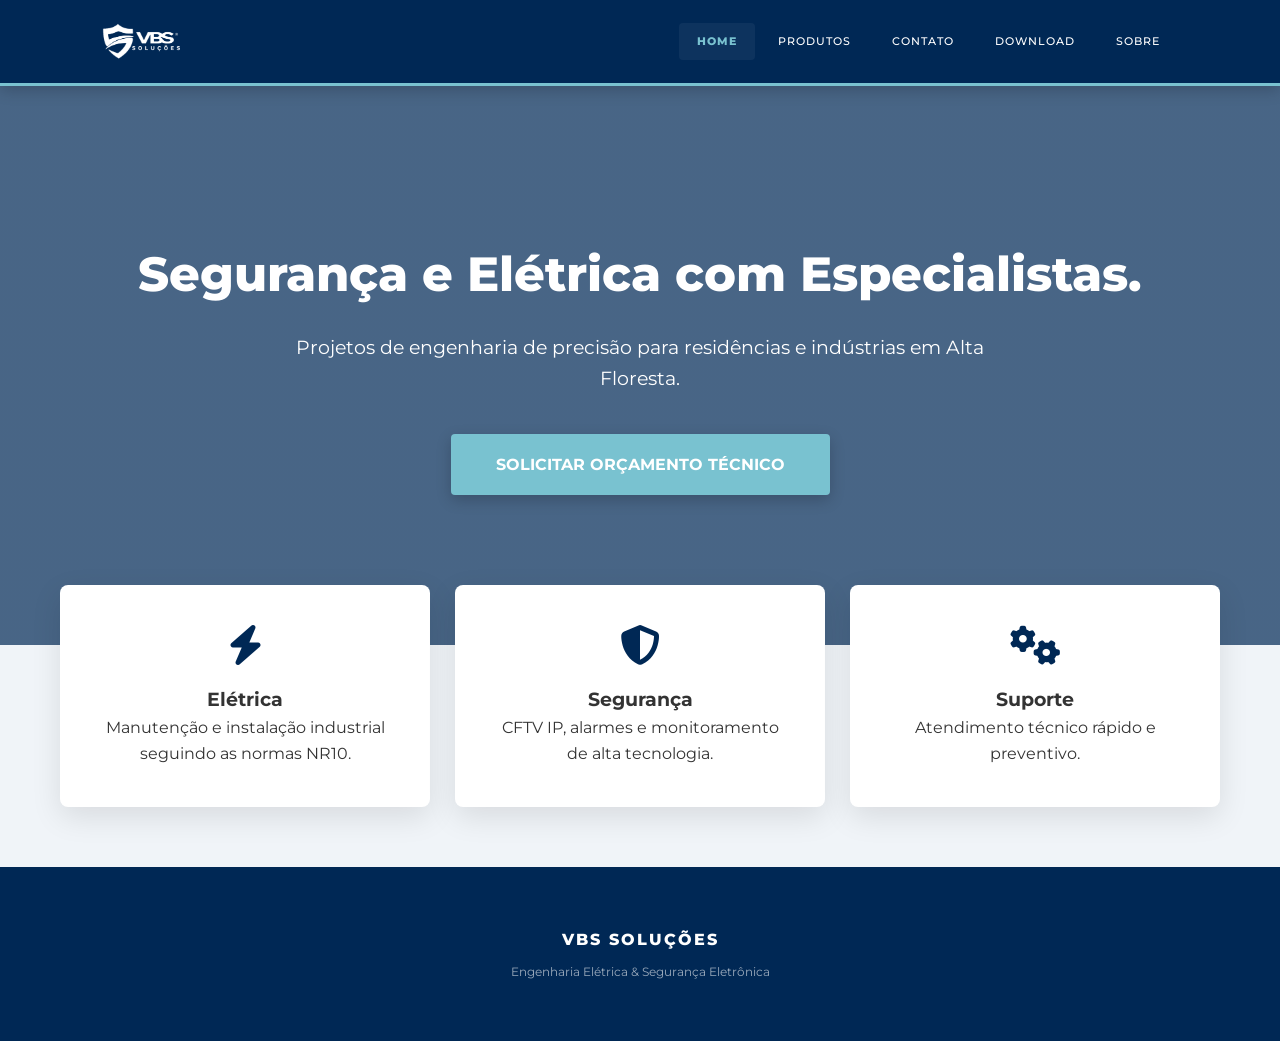
==== commit 03e68d60: "Refactor index.html structure and styles" ====
--- a/index.html
+++ b/index.html
@@ -4,149 +4,21 @@
     <meta charset="UTF-8">
     <meta name="viewport" content="width=device-width, initial-scale=1.0">
     <title>VBS Soluções | Engenharia e Segurança</title>
-    
     <link href="https://fonts.googleapis.com/css2?family=Montserrat:wght@300;400;600;800&display=swap" rel="stylesheet">
     <link rel="stylesheet" href="https://cdnjs.cloudflare.com/ajax/libs/font-awesome/6.4.0/css/all.min.css">
-
+    <link rel="stylesheet" href="style.css">
     <style>
-        :root {
-            --azul-brand: #002855;
-            --azul-claro: #79C2D0;
-            --branco: #ffffff;
-            --cinza-fundo: #f0f4f8;
-        }
-
-        * { margin: 0; padding: 0; box-sizing: border-box; font-family: 'Montserrat', sans-serif; }
-        
-        body { 
-            background-color: var(--cinza-fundo);
-            background-image: radial-gradient(#cfd8dc 0.5px, transparent 0.5px);
-            background-size: 20px 20px;
-            color: #333; 
-            line-height: 1.6; 
-        }
-
-        /* --- MENU MODERNO (AJUSTADO) --- */
-        header { 
-            background: var(--azul-brand);
-            display: flex; 
-            justify-content: space-between; 
-            align-items: center; 
-            padding: 12px 8%; 
-            box-shadow: 0 4px 15px rgba(0,0,0,0.2); 
-            position: sticky; 
-            top: 0; 
-            z-index: 1000; 
-            border-bottom: 3px solid var(--azul-claro);
-        }
-        .logo-menu img { height: 45px; width: auto; filter: brightness(0) invert(1); }
-        
-        nav { display: flex; gap: 5px; }
-        nav a { 
-            text-decoration: none; 
-            color: var(--branco); 
-            font-weight: 500; 
-            padding: 10px 15px; 
-            text-transform: uppercase; 
-            font-size: 11px; 
-            transition: 0.3s;
-            letter-spacing: 1px;
-            border-radius: 4px;
-        }
-        nav a:hover { background: rgba(255,255,255,0.15); color: var(--azul-claro); }
-        nav a.active { color: var(--azul-claro); font-weight: 800; }
-
-        /* --- HERO SECTION --- */
-        .hero { 
-            background: linear-gradient(rgba(0,40,85,0.75), rgba(0,40,85,0.75)), url('https://images.unsplash.com/photo-1558402529-d2638a7023e9?q=80&w=2000'); 
-            background-size: cover; 
-            background-position: center;
-            color: var(--branco);
-            padding: 150px 20px;
-            text-align: center;
-        }
-        .hero h1 { font-size: 3.2rem; margin-bottom: 20px; font-weight: 800; letter-spacing: -1px; }
-        .hero p { font-size: 1.2rem; margin-bottom: 40px; font-weight: 300; max-width: 850px; margin-left: auto; margin-right: auto; }
-
-        .btn-principal { 
-            background: var(--azul-claro); 
-            color: white; 
-            padding: 20px 55px; 
-            border-radius: 4px; 
-            text-decoration: none; 
-            font-weight: 700; 
-            transition: 0.4s; 
-            display: inline-block;
-            text-transform: uppercase;
-            box-shadow: 0 5px 20px rgba(0,0,0,0.3);
-        }
-        .btn-principal:hover { background: var(--branco); color: var(--azul-brand); transform: translateY(-3px); }
-
-        /* --- CARDS DE DIFERENCIAIS --- */
-        .features { 
-            display: flex; 
-            justify-content: center; 
-            gap: 30px; 
-            margin: -80px auto 60px; 
-            padding: 0 20px; 
-            max-width: 1200px; 
-        }
-        .feature-item { 
-            background: var(--branco); 
-            padding: 50px 35px; 
-            border-radius: 5px; 
-            box-shadow: 0 15px 45px rgba(0,0,0,0.12); 
-            flex: 1; 
-            text-align: center; 
-            transition: 0.3s;
-            border-bottom: 4px solid transparent;
-        }
-        .feature-item:hover { transform: translateY(-10px); border-bottom: 4px solid var(--azul-claro); }
-        .feature-item i { font-size: 50px; color: var(--azul-brand); margin-bottom: 25px; }
-        .feature-item h3 { color: var(--azul-brand); margin-bottom: 15px; font-size: 1.2rem; }
-        .feature-item p { font-size: 0.95rem; color: #555; }
-
-        /* --- SEÇÃO DE SERVIÇOS --- */
-        .servicos-section { padding: 80px 20px 120px; max-width: 1200px; margin: 0 auto; text-align: center; }
-        .servicos-section h2 { margin-bottom: 60px; color: var(--azul-brand); font-size: 2.4rem; font-weight: 800; }
-        
-        .grid-servicos { display: grid; grid-template-columns: repeat(auto-fit, minmax(450px, 1fr)); gap: 50px; }
-        .card-servico { text-align: left; background: white; border-radius: 6px; overflow: hidden; box-shadow: 0 10px 30px rgba(0,0,0,0.08); border: 1px solid #e2e8f0; }
-        .card-servico img { width: 100%; height: 300px; object-fit: cover; transition: 0.6s; }
-        .card-servico:hover img { transform: scale(1.05); }
-        .card-content { padding: 40px; }
-        .card-content h3 { color: var(--azul-brand); margin-bottom: 15px; font-size: 1.5rem; }
-        .link-detalhes { color: var(--azul-claro); font-weight: 700; text-decoration: none; display: inline-block; margin-top: 25px; border-bottom: 2px solid transparent; }
-        .link-detalhes:hover { border-bottom: 2px solid var(--azul-claro); }
-
-        /* --- FOOTER --- */
-        footer { background: var(--azul-brand); color: white; padding: 80px 20px; text-align: center; }
-        .horarios-container { 
-            margin: 35px 0; 
-            background: rgba(255,255,255,0.05); 
-            display: inline-block; 
-            padding: 25px 50px; 
-            border-radius: 8px; 
-            border: 1px dashed rgba(255,255,255,0.2);
-        }
-        .horarios-container h4 { color: var(--azul-claro); margin-bottom: 10px; text-transform: uppercase; font-size: 0.9rem; letter-spacing: 1px; }
-        .horarios-container p { font-size: 0.95rem; line-height: 1.8; }
-
-        @media (max-width: 900px) {
-            .features { flex-direction: column; margin-top: 20px; }
-            .grid-servicos { grid-template-columns: 1fr; }
-            .hero h1 { font-size: 2.4rem; }
-            header { flex-direction: column; gap: 15px; }
-            nav a { padding: 8px; font-size: 9px; }
-        }
+        .hero { padding: 150px 20px; text-align: center; background: linear-gradient(rgba(0,40,85,0.7), rgba(0,40,85,0.7)), url('https://images.unsplash.com/photo-1558402529-d2638a7023e9?q=80&w=1920'); background-size: cover; color: white; }
+        .features { display: flex; gap: 25px; max-width: 1200px; margin: -60px auto 60px; padding: 0 20px; }
+        .feature-item { background: white; padding: 40px; border-radius: 8px; flex: 1; text-align: center; box-shadow: 0 10px 30px rgba(0,0,0,0.1); transition: 0.3s; }
+        .feature-item:hover { transform: translateY(-10px); }
+        .feature-item i { font-size: 40px; color: var(--azul-brand); margin-bottom: 20px; }
+        @media (max-width: 900px) { .features { flex-direction: column; } }
     </style>
 </head>
 <body>
-
     <header>
-        <div class="logo-menu">
-            <img src="img/logo.png" alt="VBS Soluções">
-        </div>
+        <div class="logo-menu"><img src="img/logo.png" alt="VBS Soluções"></div>
         <nav>
             <a href="index.html" class="active">Home</a>
             <a href="produtos.html">Produtos</a>
@@ -157,65 +29,32 @@
     </header>
 
     <section class="hero">
-        <h1>Engenharia de precisão para a sua máxima proteção.</h1>
-        <p>Expertise técnica em sistemas elétricos e segurança eletrônica avançada, entregando confiança e inovação para o seu projeto.</p>
-        <a href="contato.html" class="btn-principal">Fale com um Especialista</a>
+        <h1 style="font-size: 3rem; font-weight: 800; margin-bottom: 20px;">Segurança e Elétrica com Especialistas.</h1>
+        <p style="font-size: 1.2rem; margin-bottom: 40px; max-width: 700px; margin-inline: auto;">Projetos de engenharia de precisão para residências e indústrias em Alta Floresta.</p>
+        <a href="contato.html" class="btn-principal">Solicitar Orçamento Técnico</a>
     </section>
 
     <div class="features">
         <div class="feature-item">
-            <i class="fa-solid fa-microchip"></i>
-            <h3>Alta Tecnologia</h3>
-            <p>Implementamos soluções inteligentes baseadas nas normas técnicas NR10 e NR12 para máxima segurança.</p>
+            <i class="fa-solid fa-bolt"></i>
+            <h3>Elétrica</h3>
+            <p>Manutenção e instalação industrial seguindo as normas NR10.</p>
         </div>
         <div class="feature-item">
-            <i class="fa-solid fa-headset"></i>
-            <h3>Suporte Técnico</h3>
-            <p>Atendimento especializado e consultoria técnica focada na resolução ágil de demandas.</p>
+            <i class="fa-solid fa-shield-halved"></i>
+            <h3>Segurança</h3>
+            <p>CFTV IP, alarmes e monitoramento de alta tecnologia.</p>
         </div>
         <div class="feature-item">
-            <i class="fa-solid fa-award"></i>
-            <h3>Qualidade Premium</h3>
-            <p>Parceria direta com os principais fabricantes mundiais de componentes elétricos e de segurança.</p>
+            <i class="fa-solid fa-gears"></i>
+            <h3>Suporte</h3>
+            <p>Atendimento técnico rápido e preventivo.</p>
         </div>
     </div>
 
-    <section class="servicos-section">
-        <h2>Áreas de Atuação</h2>
-        <div class="grid-servicos">
-            <div class="card-servico">
-                <img src="https://images.unsplash.com/photo-1621905231291-007412f0cc13?q=80&w=800" alt="Engenharia Elétrica">
-                <div class="card-content">
-                    <h3>Engenharia Elétrica</h3>
-                    <p>Instalações industriais complexas, infraestrutura predial e automação, garantindo eficiência energética e segurança operacional.</p>
-                    <a href="produtos.html" class="link-detalhes">Detalhes técnicos →</a>
-                </div>
-            </div>
-
-            <div class="card-servico">
-                <img src="https://images.unsplash.com/photo-1557597774-9d2739f85a94?q=80&w=800" alt="Segurança Eletrônica">
-                <div class="card-content">
-                    <h3>Segurança Eletrônica</h3>
-                    <p>Projetos de CFTV IP, centrais de alarme inteligentes e perímetros monitorados com total gerenciamento via acesso remoto.</p>
-                    <a href="produtos.html" class="link-detalhes">Detalhes técnicos →</a>
-                </div>
-            </div>
-        </div>
-    </section>
-
     <footer>
-        <p style="font-size: 1.6rem; margin-bottom: 5px; font-weight: 800; letter-spacing: 4px;">VBS SOLUÇÕES</p>
-        <p style="text-transform: uppercase; font-size: 0.8rem; letter-spacing: 2px; color: var(--azul-claro); font-weight: 600;">Engenharia Elétrica & Segurança Eletrônica</p>
-        
-        <div class="horarios-container">
-            <h4>Horário de Atendimento</h4>
-            <p><strong>Segunda a Sexta:</strong> 07:30 às 11:00 — 13:30 às 17:30</p>
-            <p><strong>Sábado:</strong> 07:30 às 11:00</p>
-        </div>
-        
-        <p style="margin-top: 15px; font-weight: 600;">contato@vbssolucoes.com.br</p>
-        <p style="opacity: 0.3; font-size: 0.65rem; margin-top: 50px;">&copy; 2026 VBS Soluções - Todos os direitos reservados.</p>
+        <p style="font-weight: 800; letter-spacing: 2px;">VBS SOLUÇÕES</p>
+        <p style="font-size: 0.75rem; margin-top: 10px; opacity: 0.6;">Engenharia Elétrica & Segurança Eletrônica</p>
     </footer>
-
 </body>
 </html>
--- a/style.css
+++ b/style.css
@@ -0,0 +1,79 @@
+/* style.css - VBS SOLUÇÕES */
+:root {
+    --azul-brand: #002855;
+    --azul-claro: #79C2D0;
+    --branco: #ffffff;
+    --cinza-fundo: #f0f4f8;
+    --texto: #333;
+}
+
+* { margin: 0; padding: 0; box-sizing: border-box; font-family: 'Montserrat', sans-serif; }
+
+body { 
+    background-color: var(--cinza-fundo);
+    background-image: radial-gradient(#cfd8dc 0.5px, transparent 0.5px);
+    background-size: 20px 20px;
+    color: var(--texto); 
+    line-height: 1.6;
+}
+
+/* --- MENU PADRONIZADO --- */
+header { 
+    background: var(--azul-brand);
+    display: flex; 
+    justify-content: space-between; 
+    align-items: center; 
+    padding: 15px 8%; 
+    box-shadow: 0 4px 15px rgba(0,0,0,0.2); 
+    position: sticky; top: 0; z-index: 1000; 
+    border-bottom: 3px solid var(--azul-claro);
+}
+
+.logo-menu img { height: 45px; width: auto; filter: brightness(0) invert(1); transition: 0.3s; }
+.logo-menu img:hover { transform: scale(1.05); }
+
+nav { display: flex; gap: 5px; }
+nav a { 
+    text-decoration: none; 
+    color: var(--branco); 
+    font-weight: 500; 
+    padding: 10px 18px; 
+    text-transform: uppercase; 
+    font-size: 11px; 
+    letter-spacing: 1px; 
+    transition: 0.3s;
+    border-radius: 4px;
+}
+
+nav a:hover { background: rgba(255,255,255,0.1); color: var(--azul-claro); }
+nav a.active { color: var(--azul-claro); font-weight: 800; background: rgba(255,255,255,0.05); }
+
+/* --- COMPONENTES REUTILIZÁVEIS --- */
+.btn-principal {
+    background: var(--azul-claro);
+    color: white;
+    padding: 18px 45px;
+    border-radius: 4px;
+    text-decoration: none;
+    font-weight: 700;
+    text-transform: uppercase;
+    display: inline-block;
+    transition: 0.4s;
+    box-shadow: 0 5px 15px rgba(0,0,0,0.2);
+}
+
+.btn-principal:hover { background: var(--branco); color: var(--azul-brand); transform: translateY(-3px); }
+
+footer { 
+    background: var(--azul-brand); 
+    color: white; 
+    padding: 60px 20px; 
+    text-align: center; 
+}
+
+/* --- RESPONSIVIDADE --- */
+@media (max-width: 900px) {
+    header { flex-direction: column; padding: 20px; gap: 15px; }
+    nav { flex-wrap: wrap; justify-content: center; }
+    nav a { font-size: 10px; padding: 8px 12px; }
+}
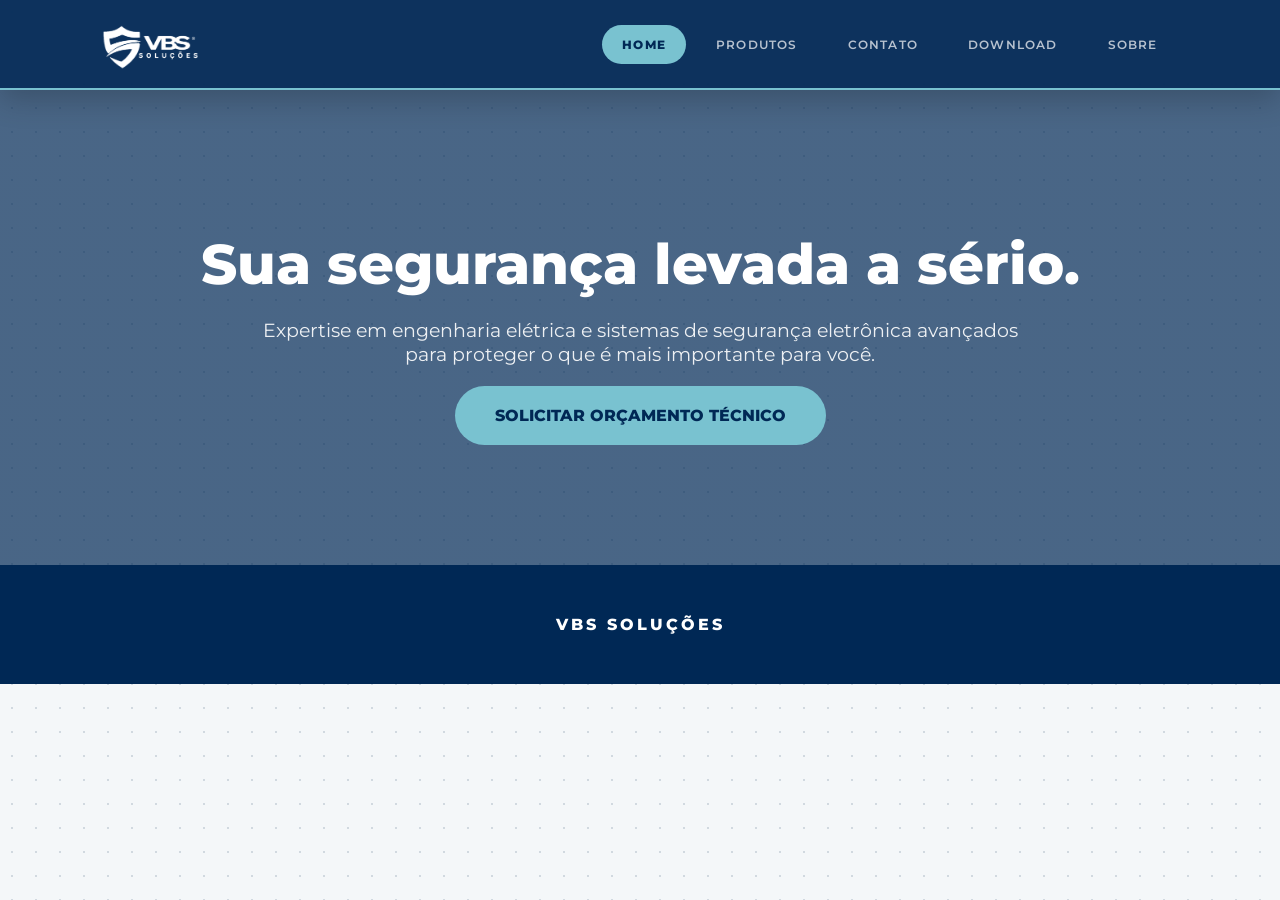
==== commit 9ca80e07: "Update title and hero section content in index.html" ====
--- a/index.html
+++ b/index.html
@@ -3,17 +3,16 @@
 <head>
     <meta charset="UTF-8">
     <meta name="viewport" content="width=device-width, initial-scale=1.0">
-    <title>VBS Soluções | Engenharia e Segurança</title>
-    <link href="https://fonts.googleapis.com/css2?family=Montserrat:wght@300;400;600;800&display=swap" rel="stylesheet">
+    <title>VBS Soluções | Home</title>
+    <link href="https://fonts.googleapis.com/css2?family=Montserrat:wght@400;600;800&display=swap" rel="stylesheet">
     <link rel="stylesheet" href="https://cdnjs.cloudflare.com/ajax/libs/font-awesome/6.4.0/css/all.min.css">
     <link rel="stylesheet" href="style.css">
     <style>
-        .hero { padding: 150px 20px; text-align: center; background: linear-gradient(rgba(0,40,85,0.7), rgba(0,40,85,0.7)), url('https://images.unsplash.com/photo-1558402529-d2638a7023e9?q=80&w=1920'); background-size: cover; color: white; }
-        .features { display: flex; gap: 25px; max-width: 1200px; margin: -60px auto 60px; padding: 0 20px; }
-        .feature-item { background: white; padding: 40px; border-radius: 8px; flex: 1; text-align: center; box-shadow: 0 10px 30px rgba(0,0,0,0.1); transition: 0.3s; }
-        .feature-item:hover { transform: translateY(-10px); }
-        .feature-item i { font-size: 40px; color: var(--azul-brand); margin-bottom: 20px; }
-        @media (max-width: 900px) { .features { flex-direction: column; } }
+        .hero { padding: 140px 8%; text-align: center; background: linear-gradient(rgba(0,40,85,0.7), rgba(0,40,85,0.7)), url('https://images.unsplash.com/photo-1558402529-d2638a7023e9?q=80&w=1920'); background-size: cover; background-position: center; color: white; }
+        .hero h1 { font-size: 3.5rem; font-weight: 800; margin-bottom: 20px; }
+        .hero p { font-size: 1.2rem; max-width: 800px; margin: 0 auto 40px; opacity: 0.9; }
+        .btn-acao { background: var(--azul-claro); color: var(--azul-brand); padding: 20px 40px; border-radius: 50px; text-decoration: none; font-weight: 800; text-transform: uppercase; transition: 0.3s; }
+        .btn-acao:hover { background: white; transform: scale(1.05); }
     </style>
 </head>
 <body>
@@ -29,32 +28,13 @@
     </header>
 
     <section class="hero">
-        <h1 style="font-size: 3rem; font-weight: 800; margin-bottom: 20px;">Segurança e Elétrica com Especialistas.</h1>
-        <p style="font-size: 1.2rem; margin-bottom: 40px; max-width: 700px; margin-inline: auto;">Projetos de engenharia de precisão para residências e indústrias em Alta Floresta.</p>
-        <a href="contato.html" class="btn-principal">Solicitar Orçamento Técnico</a>
+        <h1>Sua segurança levada a sério.</h1>
+        <p>Expertise em engenharia elétrica e sistemas de segurança eletrônica avançados para proteger o que é mais importante para você.</p>
+        <a href="contato.html" class="btn-acao">Solicitar Orçamento Técnico</a>
     </section>
 
-    <div class="features">
-        <div class="feature-item">
-            <i class="fa-solid fa-bolt"></i>
-            <h3>Elétrica</h3>
-            <p>Manutenção e instalação industrial seguindo as normas NR10.</p>
-        </div>
-        <div class="feature-item">
-            <i class="fa-solid fa-shield-halved"></i>
-            <h3>Segurança</h3>
-            <p>CFTV IP, alarmes e monitoramento de alta tecnologia.</p>
-        </div>
-        <div class="feature-item">
-            <i class="fa-solid fa-gears"></i>
-            <h3>Suporte</h3>
-            <p>Atendimento técnico rápido e preventivo.</p>
-        </div>
-    </div>
-
     <footer>
-        <p style="font-weight: 800; letter-spacing: 2px;">VBS SOLUÇÕES</p>
-        <p style="font-size: 0.75rem; margin-top: 10px; opacity: 0.6;">Engenharia Elétrica & Segurança Eletrônica</p>
+        <p style="font-weight: 800; letter-spacing: 3px;">VBS SOLUÇÕES</p>
     </footer>
 </body>
 </html>
--- a/style.css
+++ b/style.css
@@ -1,79 +1,68 @@
-/* style.css - VBS SOLUÇÕES */
+/* style.css - Versão Premium VBS SOLUÇÕES */
 :root {
     --azul-brand: #002855;
     --azul-claro: #79C2D0;
     --branco: #ffffff;
-    --cinza-fundo: #f0f4f8;
-    --texto: #333;
+    --cinza-fundo: #f4f7f9;
+    --menu-bg: rgba(0, 40, 85, 0.95);
 }
 
 * { margin: 0; padding: 0; box-sizing: border-box; font-family: 'Montserrat', sans-serif; }
 
 body { 
     background-color: var(--cinza-fundo);
-    background-image: radial-gradient(#cfd8dc 0.5px, transparent 0.5px);
-    background-size: 20px 20px;
-    color: var(--texto); 
-    line-height: 1.6;
+    background-image: radial-gradient(#d1d9e0 0.8px, transparent 0.8px);
+    background-size: 24px 24px;
+    color: #333; 
 }
 
-/* --- MENU PADRONIZADO --- */
+/* --- MENU ULTRA MODERNO --- */
 header { 
-    background: var(--azul-brand);
+    background: var(--menu-bg);
+    backdrop-filter: blur(12px);
     display: flex; 
     justify-content: space-between; 
     align-items: center; 
-    padding: 15px 8%; 
-    box-shadow: 0 4px 15px rgba(0,0,0,0.2); 
+    padding: 0 8%; 
+    height: 90px;
+    box-shadow: 0 10px 30px rgba(0,0,0,0.2); 
     position: sticky; top: 0; z-index: 1000; 
-    border-bottom: 3px solid var(--azul-claro);
+    border-bottom: 2px solid var(--azul-claro);
 }
 
-.logo-menu img { height: 45px; width: auto; filter: brightness(0) invert(1); transition: 0.3s; }
-.logo-menu img:hover { transform: scale(1.05); }
+.logo-menu img { height: 55px; width: auto; filter: brightness(0) invert(1); }
 
-nav { display: flex; gap: 5px; }
+nav { display: flex; gap: 10px; }
+
 nav a { 
     text-decoration: none; 
-    color: var(--branco); 
-    font-weight: 500; 
-    padding: 10px 18px; 
+    color: rgba(255,255,255,0.7); 
+    font-weight: 600; 
+    padding: 12px 20px; 
     text-transform: uppercase; 
-    font-size: 11px; 
-    letter-spacing: 1px; 
-    transition: 0.3s;
-    border-radius: 4px;
+    font-size: 12px; 
+    letter-spacing: 1.2px; 
+    transition: all 0.3s ease;
+    border-radius: 50px; /* Estilo cápsula */
 }
 
-nav a:hover { background: rgba(255,255,255,0.1); color: var(--azul-claro); }
-nav a.active { color: var(--azul-claro); font-weight: 800; background: rgba(255,255,255,0.05); }
-
-/* --- COMPONENTES REUTILIZÁVEIS --- */
-.btn-principal {
-    background: var(--azul-claro);
-    color: white;
-    padding: 18px 45px;
-    border-radius: 4px;
-    text-decoration: none;
-    font-weight: 700;
-    text-transform: uppercase;
-    display: inline-block;
-    transition: 0.4s;
-    box-shadow: 0 5px 15px rgba(0,0,0,0.2);
+nav a:hover { 
+    color: var(--branco); 
+    background: rgba(255,255,255,0.1);
 }
 
-.btn-principal:hover { background: var(--branco); color: var(--azul-brand); transform: translateY(-3px); }
-
-footer { 
-    background: var(--azul-brand); 
-    color: white; 
-    padding: 60px 20px; 
-    text-align: center; 
+/* Página Ativa - Destaque em cápsula azul claro */
+nav a.active { 
+    color: var(--azul-brand); 
+    background: var(--azul-claro); 
+    font-weight: 800;
 }
 
-/* --- RESPONSIVIDADE --- */
-@media (max-width: 900px) {
-    header { flex-direction: column; padding: 20px; gap: 15px; }
-    nav { flex-wrap: wrap; justify-content: center; }
-    nav a { font-size: 10px; padding: 8px 12px; }
+/* --- FOOTER PADRONIZADO --- */
+footer { background: var(--azul-brand); color: white; padding: 50px 20px; text-align: center; }
+
+@media (max-width: 950px) {
+    header { height: auto; padding: 20px; flex-direction: column; gap: 20px; }
+    nav { flex-wrap: wrap; justify-content: center; gap: 5px; }
+    nav a { padding: 8px 15px; font-size: 10px; }
 }
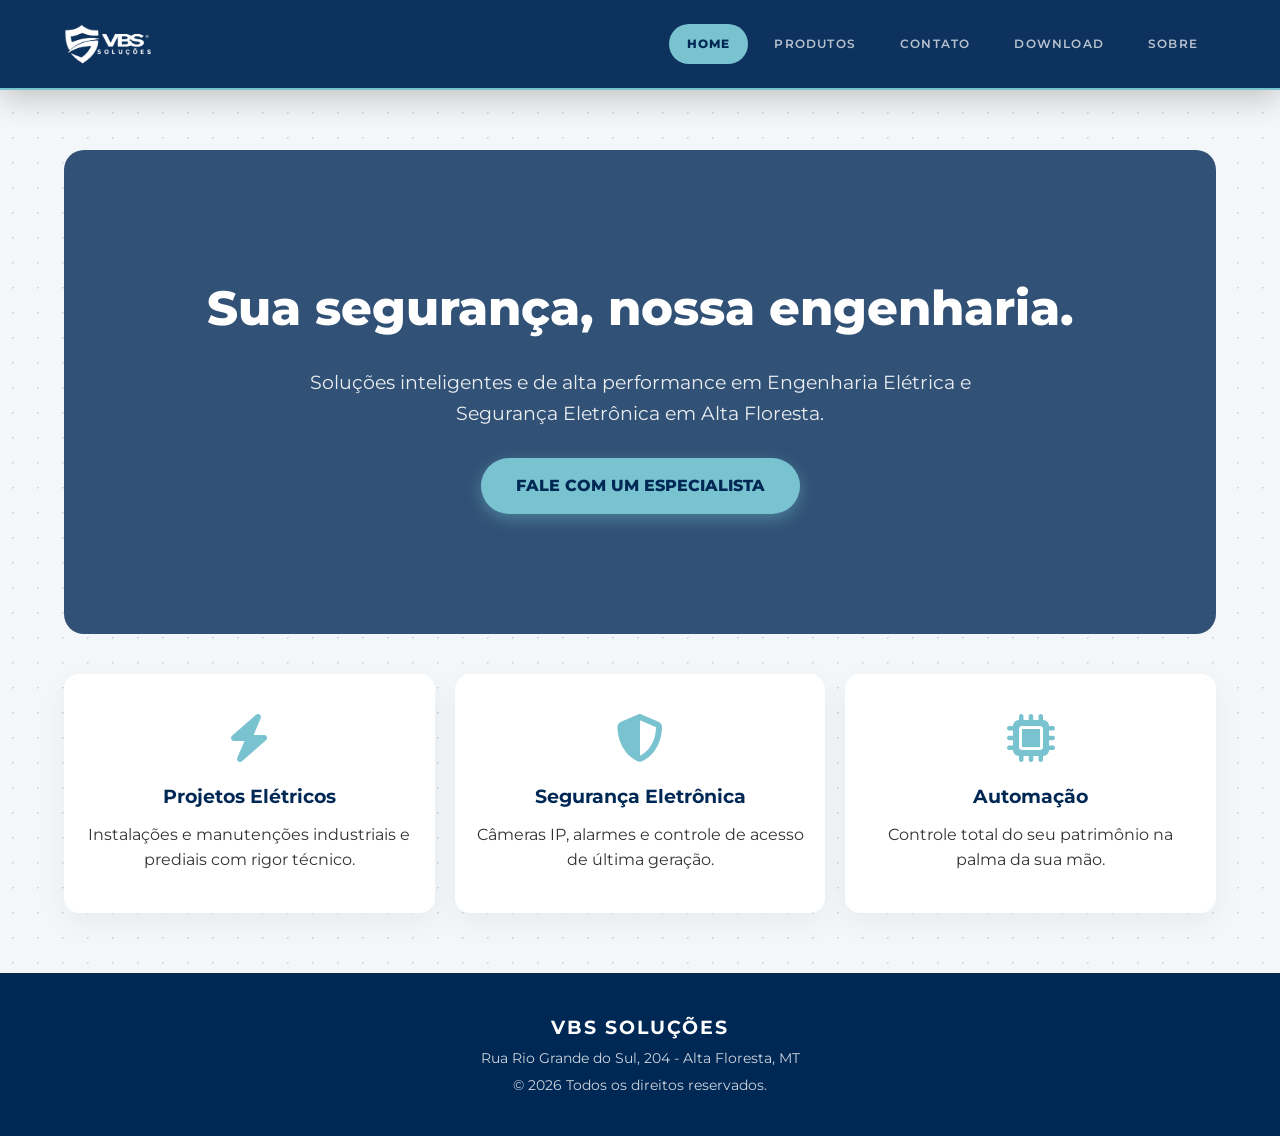
==== commit b0d40d08: "Revise index.html structure and content Updated the title and modified the hero section content and " ====
--- a/index.html
+++ b/index.html
@@ -3,21 +3,23 @@
 <head>
     <meta charset="UTF-8">
     <meta name="viewport" content="width=device-width, initial-scale=1.0">
-    <title>VBS Soluções | Home</title>
+    <title>Home | VBS Soluções</title>
     <link href="https://fonts.googleapis.com/css2?family=Montserrat:wght@400;600;800&display=swap" rel="stylesheet">
     <link rel="stylesheet" href="https://cdnjs.cloudflare.com/ajax/libs/font-awesome/6.4.0/css/all.min.css">
     <link rel="stylesheet" href="style.css">
     <style>
-        .hero { padding: 140px 8%; text-align: center; background: linear-gradient(rgba(0,40,85,0.7), rgba(0,40,85,0.7)), url('https://images.unsplash.com/photo-1558402529-d2638a7023e9?q=80&w=1920'); background-size: cover; background-position: center; color: white; }
-        .hero h1 { font-size: 3.5rem; font-weight: 800; margin-bottom: 20px; }
-        .hero p { font-size: 1.2rem; max-width: 800px; margin: 0 auto 40px; opacity: 0.9; }
-        .btn-acao { background: var(--azul-claro); color: var(--azul-brand); padding: 20px 40px; border-radius: 50px; text-decoration: none; font-weight: 800; text-transform: uppercase; transition: 0.3s; }
-        .btn-acao:hover { background: white; transform: scale(1.05); }
+        .hero { padding: 120px 20px; text-align: center; background: linear-gradient(rgba(0,40,85,0.8), rgba(0,40,85,0.8)), url('https://images.unsplash.com/photo-1558402529-d2638a7023e9?q=80&w=1920') center/cover; color: white; border-radius: 20px; margin-bottom: 40px; }
+        .hero h1 { font-size: 3rem; font-weight: 800; margin-bottom: 20px; }
+        .hero p { font-size: 1.2rem; max-width: 700px; margin: 0 auto 30px; opacity: 0.9; }
+        .cards-home { display: flex; gap: 20px; flex-wrap: wrap; }
+        .card { background: white; flex: 1; min-width: 250px; padding: 40px 20px; text-align: center; border-radius: 15px; box-shadow: 0 10px 30px rgba(0,0,0,0.05); }
+        .card i { font-size: 3rem; color: var(--azul-claro); margin-bottom: 20px; }
+        .card h3 { color: var(--azul-brand); margin-bottom: 10px; }
     </style>
 </head>
 <body>
     <header>
-        <div class="logo-menu"><img src="img/logo.png" alt="VBS Soluções"></div>
+        <div class="logo-menu"><img src="img/logo.png" alt="VBS"></div>
         <nav>
             <a href="index.html" class="active">Home</a>
             <a href="produtos.html">Produtos</a>
@@ -27,14 +29,38 @@
         </nav>
     </header>
 
-    <section class="hero">
-        <h1>Sua segurança levada a sério.</h1>
-        <p>Expertise em engenharia elétrica e sistemas de segurança eletrônica avançados para proteger o que é mais importante para você.</p>
-        <a href="contato.html" class="btn-acao">Solicitar Orçamento Técnico</a>
-    </section>
+    <main>
+        <section class="hero">
+            <h1>Sua segurança, nossa engenharia.</h1>
+            <p>Soluções inteligentes e de alta performance em Engenharia Elétrica e Segurança Eletrônica em Alta Floresta.</p>
+            <a href="contato.html" class="btn-padrao">Fale com um Especialista</a>
+        </section>
+
+        <div class="cards-home">
+            <div class="card">
+                <i class="fa-solid fa-bolt"></i>
+                <h3>Projetos Elétricos</h3>
+                <p>Instalações e manutenções industriais e prediais com rigor técnico.</p>
+            </div>
+            <div class="card">
+                <i class="fa-solid fa-shield-halved"></i>
+                <h3>Segurança Eletrônica</h3>
+                <p>Câmeras IP, alarmes e controle de acesso de última geração.</p>
+            </div>
+            <div class="card">
+                <i class="fa-solid fa-microchip"></i>
+                <h3>Automação</h3>
+                <p>Controle total do seu patrimônio na palma da sua mão.</p>
+            </div>
+        </div>
+    </main>
 
     <footer>
-        <p style="font-weight: 800; letter-spacing: 3px;">VBS SOLUÇÕES</p>
+        <h3 style="letter-spacing: 2px;">VBS SOLUÇÕES</h3>
+        <div class="footer-info">
+            <p>Rua Rio Grande do Sul, 204 - Alta Floresta, MT</p>
+            <p>&copy; 2026 Todos os direitos reservados.</p>
+        </div>
     </footer>
 </body>
 </html>
--- a/style.css
+++ b/style.css
@@ -1,4 +1,4 @@
-/* style.css - Versão Premium VBS SOLUÇÕES */
+/* style.css - VBS SOLUÇÕES */
 :root {
     --azul-brand: #002855;
     --azul-claro: #79C2D0;
@@ -11,58 +11,59 @@
 
 body { 
     background-color: var(--cinza-fundo);
-    background-image: radial-gradient(#d1d9e0 0.8px, transparent 0.8px);
-    background-size: 24px 24px;
+    background-image: radial-gradient(#d1d9e0 1px, transparent 1px);
+    background-size: 25px 25px;
     color: #333; 
+    line-height: 1.6;
+    display: flex;
+    flex-direction: column;
+    min-height: 100vh;
 }
 
-/* --- MENU ULTRA MODERNO --- */
+main { flex: 1; padding: 60px 5%; max-width: 1300px; margin: 0 auto; width: 100%; }
+
+/* --- MENU GLASSMORPHISM --- */
 header { 
     background: var(--menu-bg);
     backdrop-filter: blur(12px);
     display: flex; 
     justify-content: space-between; 
     align-items: center; 
-    padding: 0 8%; 
+    padding: 0 5%; 
     height: 90px;
     box-shadow: 0 10px 30px rgba(0,0,0,0.2); 
     position: sticky; top: 0; z-index: 1000; 
     border-bottom: 2px solid var(--azul-claro);
 }
+.logo-menu img { height: 50px; filter: brightness(0) invert(1); transition: 0.3s; }
+.logo-menu img:hover { transform: scale(1.05); }
 
-.logo-menu img { height: 55px; width: auto; filter: brightness(0) invert(1); }
+nav { display: flex; gap: 8px; }
+nav a { 
+    text-decoration: none; color: rgba(255,255,255,0.7); font-weight: 600; 
+    padding: 10px 18px; text-transform: uppercase; font-size: 12px; 
+    letter-spacing: 1.2px; transition: all 0.3s ease; border-radius: 50px; 
+}
+nav a:hover { color: var(--branco); background: rgba(255,255,255,0.1); }
+nav a.active { color: var(--azul-brand); background: var(--azul-claro); font-weight: 800; }
 
-nav { display: flex; gap: 10px; }
+/* --- BOTÕES E TÍTULOS --- */
+.titulo-secao { text-align: center; margin-bottom: 50px; }
+.titulo-secao h1 { color: var(--azul-brand); font-size: 2.5rem; font-weight: 800; margin-bottom: 10px; }
+.titulo-secao p { color: #666; font-size: 1.1rem; }
 
-nav a { 
-    text-decoration: none; 
-    color: rgba(255,255,255,0.7); 
-    font-weight: 600; 
-    padding: 12px 20px; 
-    text-transform: uppercase; 
-    font-size: 12px; 
-    letter-spacing: 1.2px; 
-    transition: all 0.3s ease;
-    border-radius: 50px; /* Estilo cápsula */
+.btn-padrao {
+    background: var(--azul-claro); color: var(--azul-brand); padding: 15px 35px;
+    border-radius: 50px; text-decoration: none; font-weight: 800; text-transform: uppercase;
+    transition: 0.3s; display: inline-block; box-shadow: 0 5px 15px rgba(121, 194, 208, 0.4);
 }
+.btn-padrao:hover { transform: translateY(-3px); background: #62aebc; color: white; }
 
-nav a:hover { 
-    color: var(--branco); 
-    background: rgba(255,255,255,0.1);
-}
-
-/* Página Ativa - Destaque em cápsula azul claro */
-nav a.active { 
-    color: var(--azul-brand); 
-    background: var(--azul-claro); 
-    font-weight: 800;
-}
-
-/* --- FOOTER PADRONIZADO --- */
-footer { background: var(--azul-brand); color: white; padding: 50px 20px; text-align: center; }
+/* --- RODAPÉ --- */
+footer { background: var(--azul-brand); color: white; padding: 40px 20px; text-align: center; margin-top: auto; }
+.footer-info p { font-size: 0.85rem; opacity: 0.8; margin-top: 5px; }
 
 @media (max-width: 950px) {
-    header { height: auto; padding: 20px; flex-direction: column; gap: 20px; }
-    nav { flex-wrap: wrap; justify-content: center; gap: 5px; }
-    nav a { padding: 8px 15px; font-size: 10px; }
+    header { height: auto; padding: 20px; flex-direction: column; gap: 15px; }
+    nav { flex-wrap: wrap; justify-content: center; }
 }
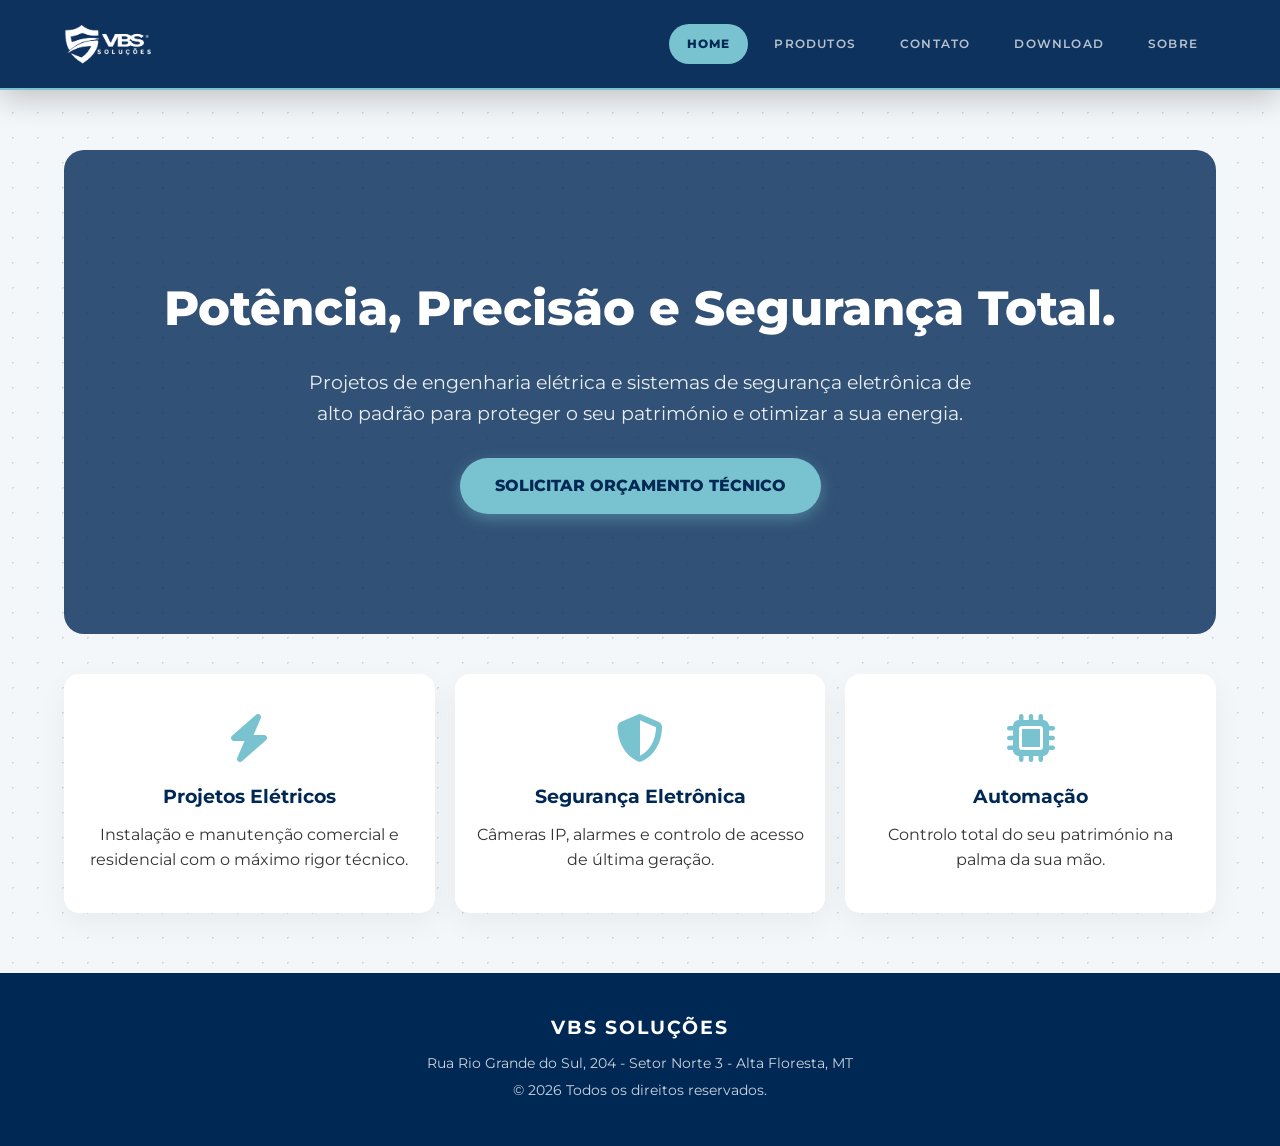
==== commit 940ee425: "Update content and structure in index.html" ====
--- a/index.html
+++ b/index.html
@@ -31,26 +31,26 @@
 
     <main>
         <section class="hero">
-            <h1>Sua segurança, nossa engenharia.</h1>
-            <p>Soluções inteligentes e de alta performance em Engenharia Elétrica e Segurança Eletrônica em Alta Floresta.</p>
-            <a href="contato.html" class="btn-padrao">Fale com um Especialista</a>
+            <h1>Potência, Precisão e Segurança Total.</h1>
+            <p>Projetos de engenharia elétrica e sistemas de segurança eletrônica de alto padrão para proteger o seu património e otimizar a sua energia.</p>
+            <a href="contato.html" class="btn-padrao">Solicitar Orçamento Técnico</a>
         </section>
 
         <div class="cards-home">
             <div class="card">
                 <i class="fa-solid fa-bolt"></i>
                 <h3>Projetos Elétricos</h3>
-                <p>Instalações e manutenções industriais e prediais com rigor técnico.</p>
+                <p>Instalação e manutenção comercial e residencial com o máximo rigor técnico.</p>
             </div>
             <div class="card">
                 <i class="fa-solid fa-shield-halved"></i>
                 <h3>Segurança Eletrônica</h3>
-                <p>Câmeras IP, alarmes e controle de acesso de última geração.</p>
+                <p>Câmeras IP, alarmes e controlo de acesso de última geração.</p>
             </div>
             <div class="card">
                 <i class="fa-solid fa-microchip"></i>
                 <h3>Automação</h3>
-                <p>Controle total do seu patrimônio na palma da sua mão.</p>
+                <p>Controlo total do seu património na palma da sua mão.</p>
             </div>
         </div>
     </main>
@@ -58,8 +58,8 @@
     <footer>
         <h3 style="letter-spacing: 2px;">VBS SOLUÇÕES</h3>
         <div class="footer-info">
-            <p>Rua Rio Grande do Sul, 204 - Alta Floresta, MT</p>
-            <p>&copy; 2026 Todos os direitos reservados.</p>
+            <p>Rua Rio Grande do Sul, 204 - Setor Norte 3 - Alta Floresta, MT</p>
+            <p>© 2026 Todos os direitos reservados.</p>
         </div>
     </footer>
 </body>
--- a/style.css
+++ b/style.css
@@ -22,7 +22,7 @@
 
 main { flex: 1; padding: 60px 5%; max-width: 1300px; margin: 0 auto; width: 100%; }
 
-/* --- MENU GLASSMORPHISM --- */
+/* --- MENU --- */
 header { 
     background: var(--menu-bg);
     backdrop-filter: blur(12px);
@@ -59,9 +59,10 @@
 }
 .btn-padrao:hover { transform: translateY(-3px); background: #62aebc; color: white; }
 
-/* --- RODAPÉ --- */
+/* --- RODAPÉ PADRONIZADO --- */
 footer { background: var(--azul-brand); color: white; padding: 40px 20px; text-align: center; margin-top: auto; }
-.footer-info p { font-size: 0.85rem; opacity: 0.8; margin-top: 5px; }
+.footer-info { margin-top: 10px; opacity: 0.8; font-size: 0.85rem; }
+.footer-info p { margin-bottom: 5px; }
 
 @media (max-width: 950px) {
     header { height: auto; padding: 20px; flex-direction: column; gap: 15px; }
